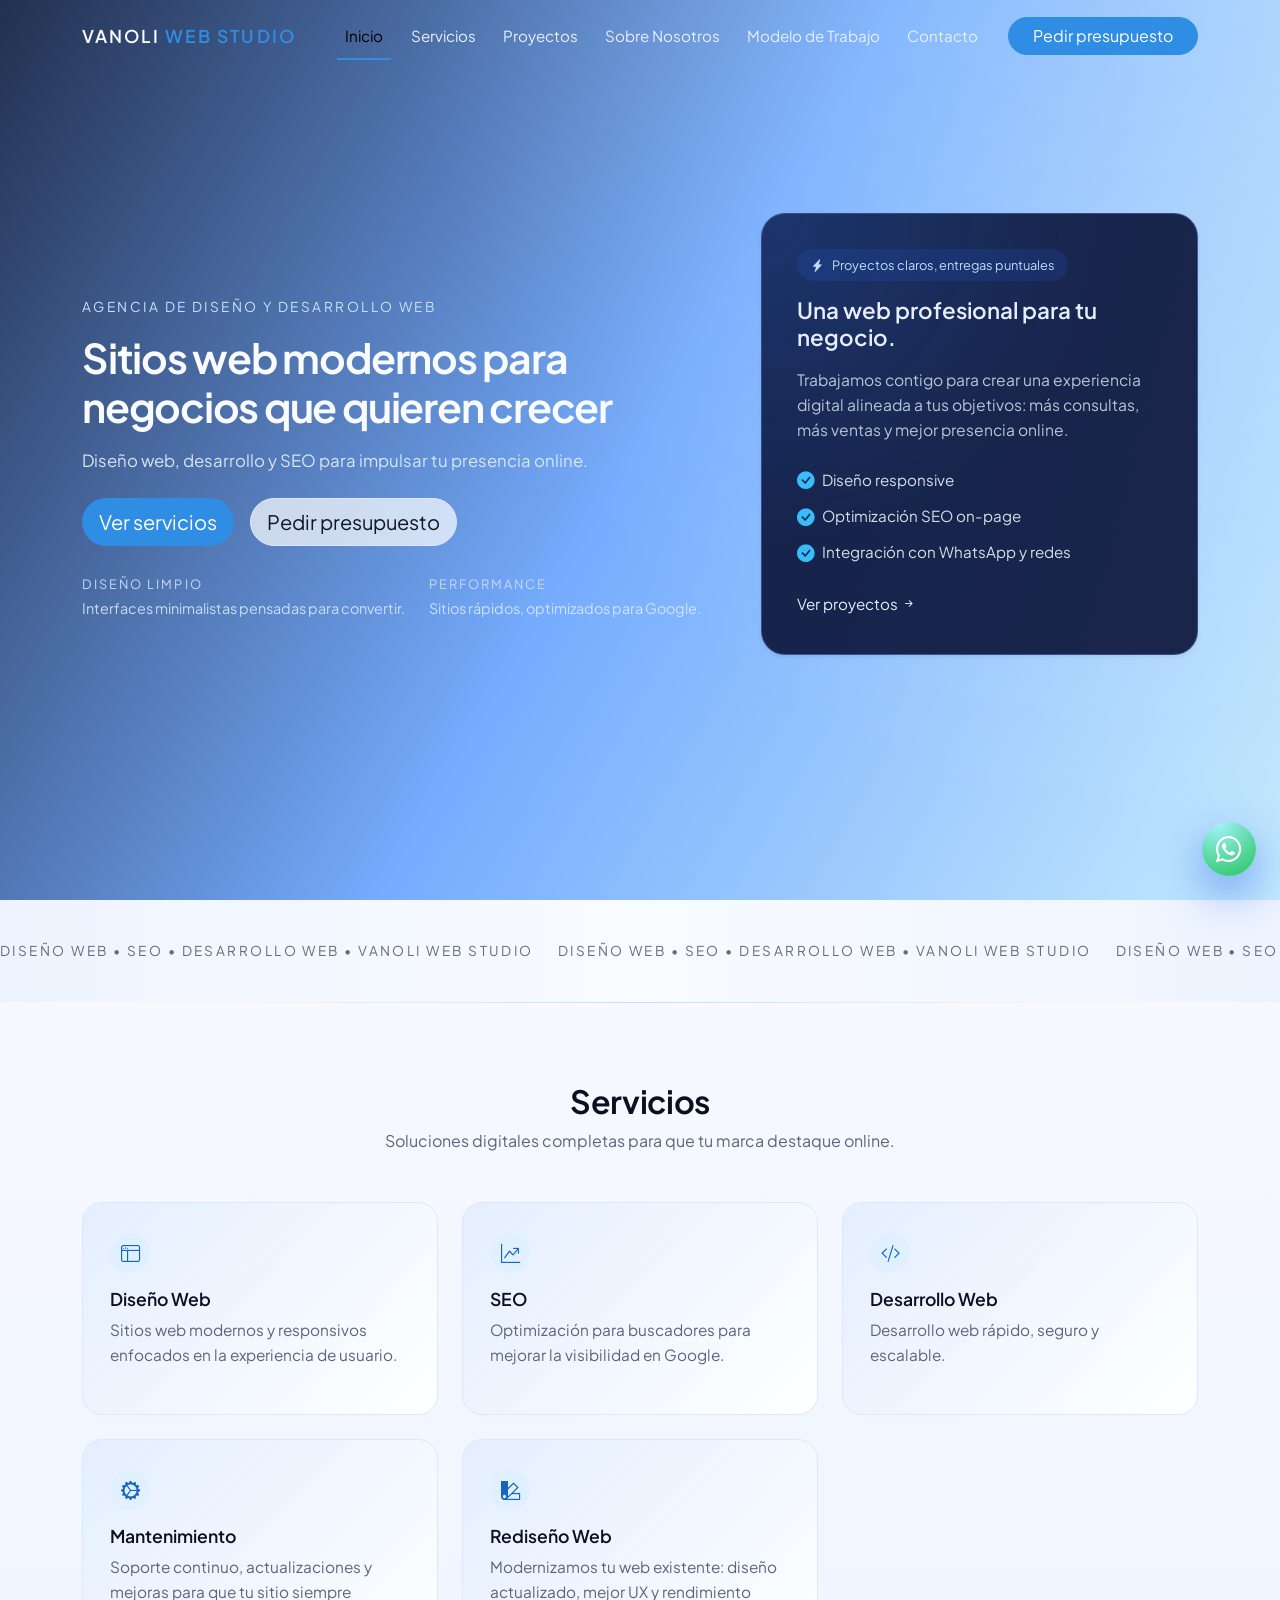
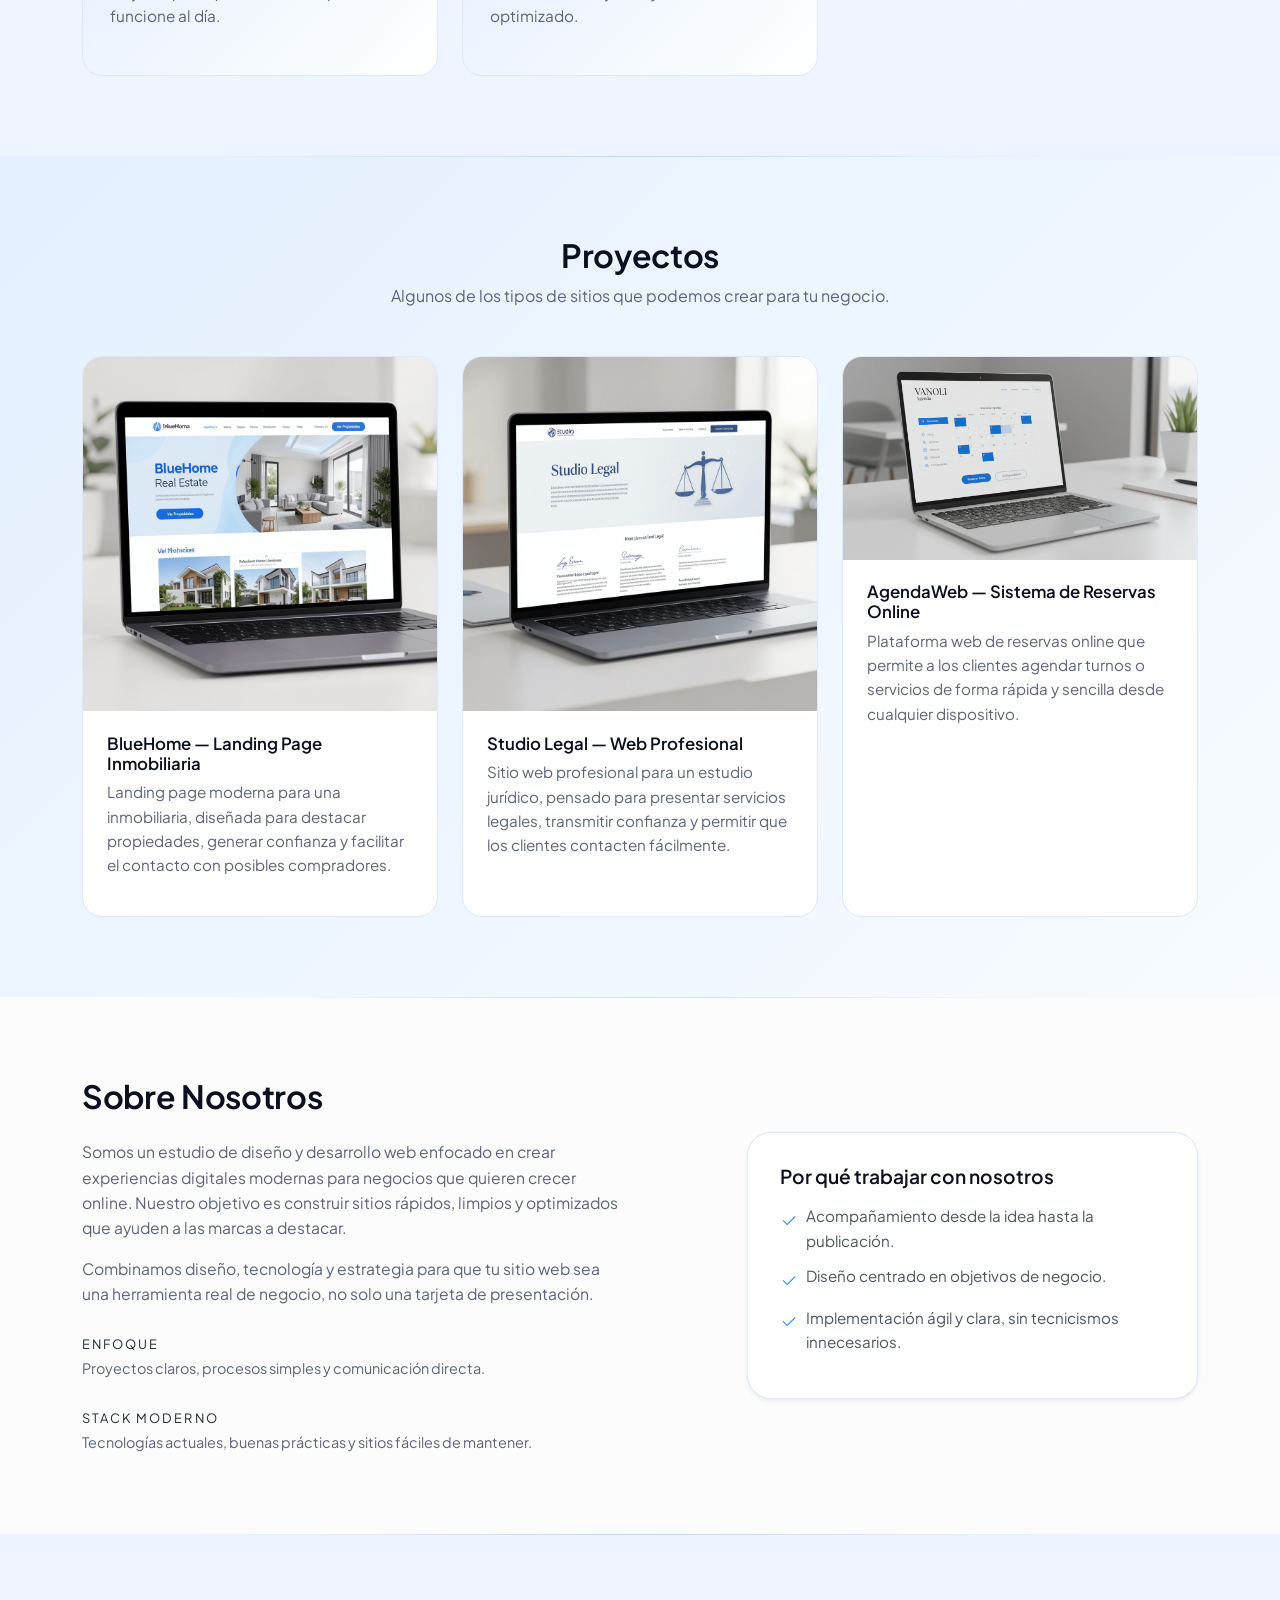
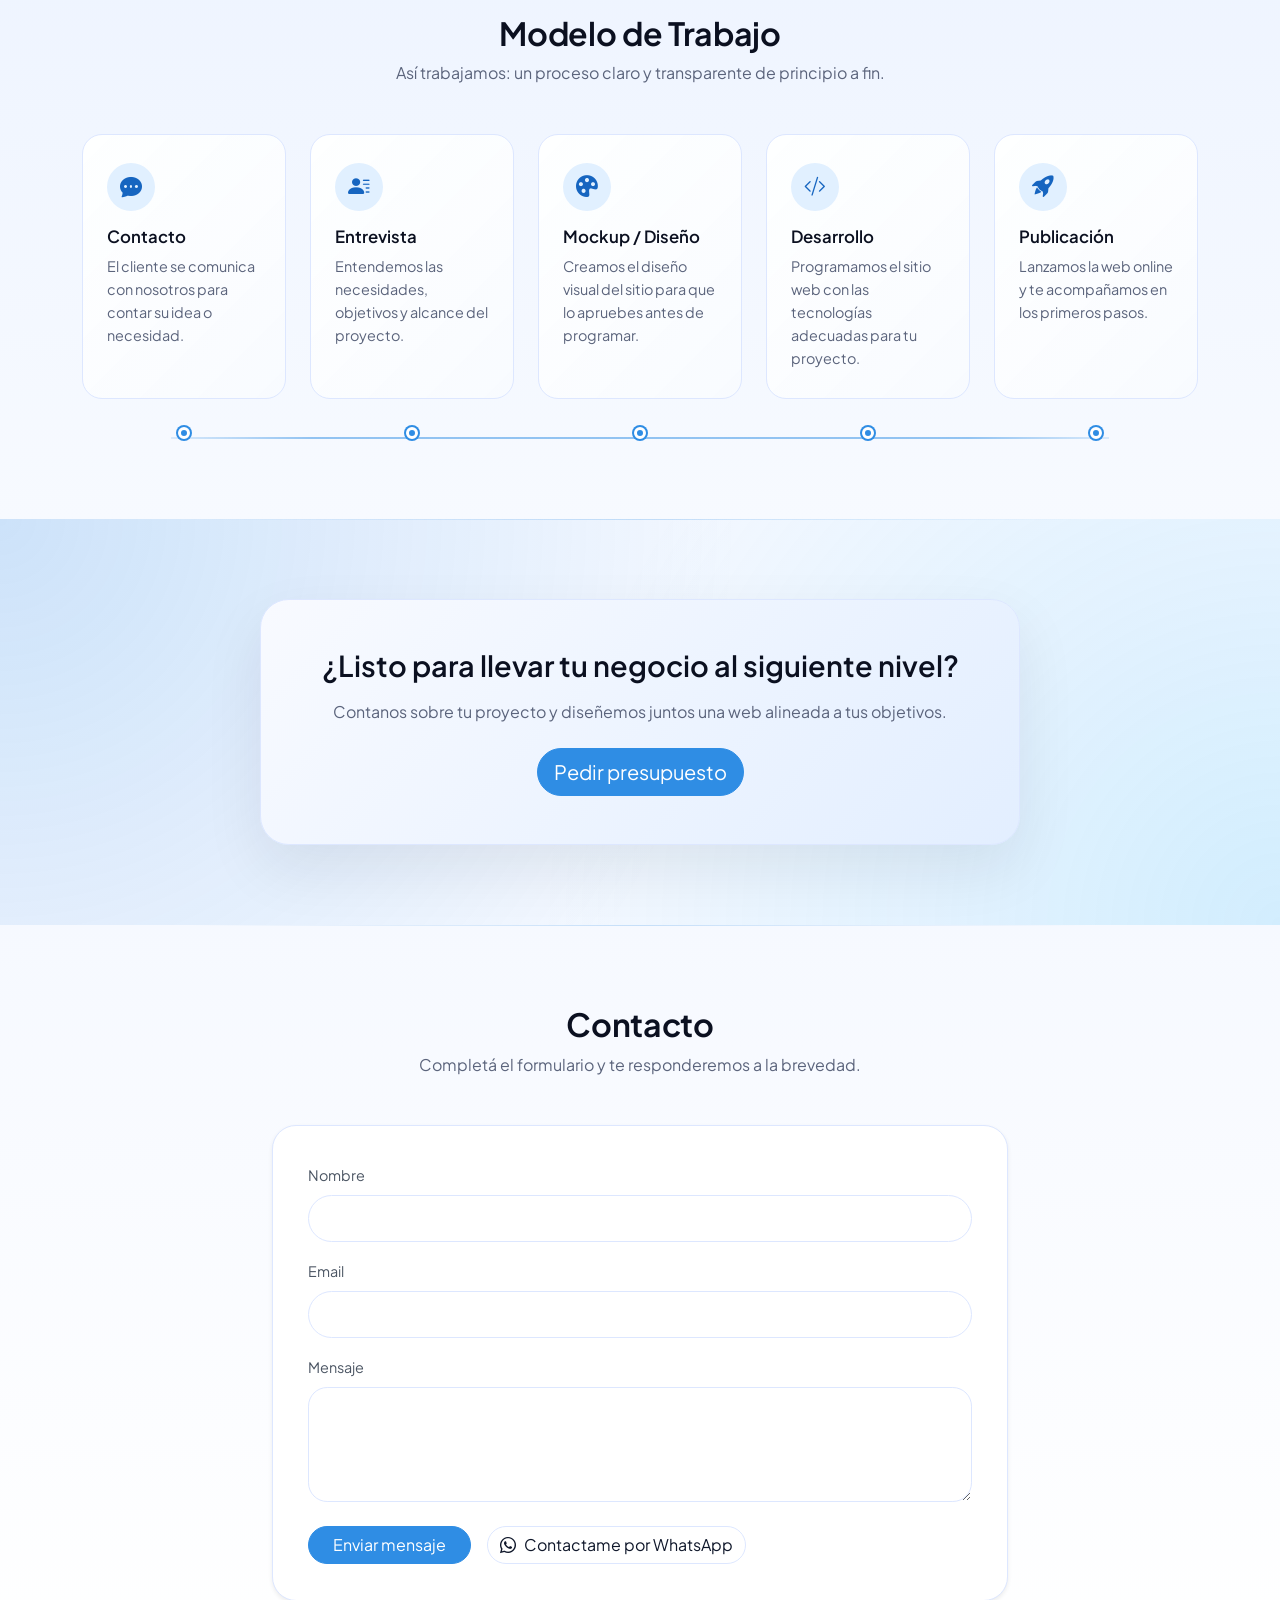
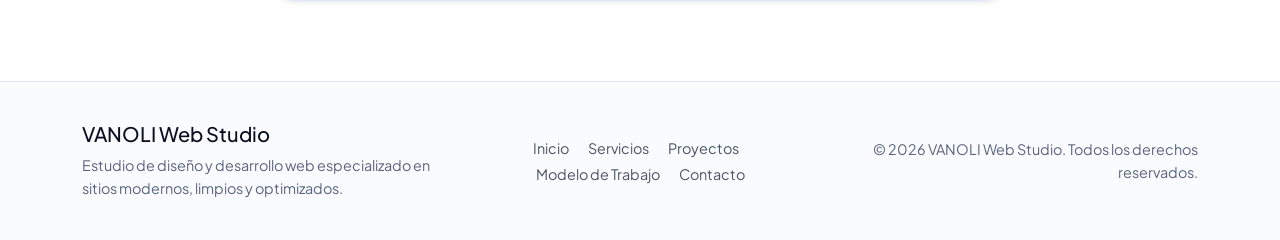
==== index.html @ 7dc9c93e "primer commit vanoli web studio" ====
<!DOCTYPE html>
<html lang="es">

<head>
  <meta charset="UTF-8" />
  <meta name="viewport" content="width=device-width, initial-scale=1.0" />
  <title>VANOLI Web Studio | Agencia Web Moderna</title>
  <meta name="description"
    content="VANOLI Web Studio - Diseño y desarrollo de sitios web modernos, SEO y soluciones digitales para negocios que quieren crecer." />

  <!-- CSS de Bootstrap -->
  <link href="https://cdn.jsdelivr.net/npm/bootstrap@5.3.3/dist/css/bootstrap.min.css" rel="stylesheet"
    integrity="sha384-QWTKZyjpPEjISv5WaRU9OFeRpok6YctnYmDr5pNlyT2bRjXh0JMhjY6hW+ALEwIH" crossorigin="anonymous" />

  <!-- Tipografía: Plus Jakarta Sans (Google Fonts) -->
  <link rel="preconnect" href="https://fonts.googleapis.com" />
  <link rel="preconnect" href="https://fonts.gstatic.com" crossorigin />
  <link href="https://fonts.googleapis.com/css2?family=Plus+Jakarta+Sans:ital,wght@0,400;0,500;0,600;0,700;1,400&display=swap" rel="stylesheet" />

  <!-- Iconos (Bootstrap Icons) -->
  <link rel="stylesheet" href="https://cdn.jsdelivr.net/npm/bootstrap-icons@1.11.3/font/bootstrap-icons.css" />

  <!-- CSS personalizado -->
  <link rel="stylesheet" href="css/style.css" />
</head>

<body>
  <!-- Barra de navegación -->
  <nav class="navbar navbar-expand-lg fixed-top custom-navbar">
    <div class="container">
      <a class="navbar-brand fw-semibold" href="#inicio">
        VANOLI <span class="brand-accent">Web Studio</span>
      </a>
      <button class="navbar-toggler" type="button" data-bs-toggle="collapse" data-bs-target="#navbarNav"
        aria-controls="navbarNav" aria-expanded="false" aria-label="Toggle navigation">
        <span class="navbar-toggler-icon"></span>
      </button>
      <div class="collapse navbar-collapse" id="navbarNav">
        <ul class="navbar-nav ms-auto mb-2 mb-lg-0 align-items-lg-center">
          <li class="nav-item">
            <a class="nav-link" href="#inicio">Inicio</a>
          </li>
          <li class="nav-item">
            <a class="nav-link" href="#servicios">Servicios</a>
          </li>
          <li class="nav-item">
            <a class="nav-link" href="#proyectos">Proyectos</a>
          </li>
          <li class="nav-item">
            <a class="nav-link" href="#sobre-nosotros">Sobre Nosotros</a>
          </li>
          <li class="nav-item">
            <a class="nav-link" href="#modelo-de-trabajo">Modelo de Trabajo</a>
          </li>
          <li class="nav-item">
            <a class="nav-link" href="#contacto">Contacto</a>
          </li>
          <li class="nav-item ms-lg-3">
            <a class="btn btn-primary rounded-pill px-4" href="#contacto">
              Pedir presupuesto
            </a>
          </li>
        </ul>
      </div>
    </div>
  </nav>

  <!-- Sección Hero -->
  <section id="inicio" class="hero-section d-flex align-items-center">
    <div class="container">
      <div class="row align-items-center g-5">
        <div class="col-lg-7 text-center text-lg-start">
          <p class="hero-kicker text-uppercase mb-3 d-none d-lg-block">
            Agencia de diseño y desarrollo web
          </p>
          <h1 class="hero-title mb-3">
            Sitios web modernos para negocios que quieren crecer
          </h1>
          <p class="hero-subtitle mb-4">
            Diseño web, desarrollo y SEO para impulsar tu presencia online.
          </p>
          <div class="d-flex flex-wrap gap-3 justify-content-center justify-content-lg-start">
            <a href="#servicios" class="btn btn-primary btn-lg rounded-pill">
              Ver servicios
            </a>
            <a href="#contacto" class="btn btn-outline-secondary btn-lg rounded-pill">
              Pedir presupuesto
            </a>
          </div>
          <div class="hero-meta mt-4 d-none d-lg-flex flex-wrap gap-4 justify-content-center justify-content-lg-start text-center text-lg-start">
            <div>
              <span class="hero-meta-label">Diseño limpio</span>
              <p class="hero-meta-text mb-0">
                Interfaces minimalistas pensadas para convertir.
              </p>
            </div>
            <div>
              <span class="hero-meta-label">Performance</span>
              <p class="hero-meta-text mb-0">
                Sitios rápidos, optimizados para Google.
              </p>
            </div>
          </div>
        </div>
        <div class="col-lg-5 mt-5 mt-lg-0">
          <div class="hero-card shadow-sm">
            <div class="hero-badge mb-3">
              <i class="bi bi-lightning-charge-fill me-2"></i>
              Proyectos claros, entregas puntuales
            </div>
            <h2 class="hero-card-title mb-3">
              Una web profesional para tu negocio.
            </h2>
            <p class="hero-card-text mb-4">
              Trabajamos contigo para crear una experiencia digital alineada a
              tus objetivos: más consultas, más ventas y mejor presencia
              online.
            </p>
            <ul class="list-unstyled hero-list mb-4">
              <li>
                <i class="bi bi-check-circle-fill"></i> Diseño responsive
              </li>
              <li>
                <i class="bi bi-check-circle-fill"></i> Optimización SEO
                on-page
              </li>
              <li>
                <i class="bi bi-check-circle-fill"></i> Integración con
                WhatsApp y redes
              </li>
            </ul>
            <a href="#proyectos" class="hero-link">
              Ver proyectos
              <i class="bi bi-arrow-right-short"></i>
            </a>
          </div>
        </div>
      </div>
    </div>
  </section>

  <!-- Sección Marquee -->
  <section class="section-padding marquee-section">
    <div class="container-fluid px-0">
      <div class="marquee-wrapper">
        <div class="marquee-track">
          <div class="marquee-group">
            <span class="marquee-item">
              DISEÑO WEB • SEO • DESARROLLO WEB • VANOLI WEB STUDIO
            </span>
            <span class="marquee-item">
              DISEÑO WEB • SEO • DESARROLLO WEB • VANOLI WEB STUDIO
            </span>
            <span class="marquee-item">
              DISEÑO WEB • SEO • DESARROLLO WEB • VANOLI WEB STUDIO
            </span>
            <span class="marquee-item">
              DISEÑO WEB • SEO • DESARROLLO WEB • VANOLI WEB STUDIO
            </span>
            <span class="marquee-item">
              DISEÑO WEB • SEO • DESARROLLO WEB • VANOLI WEB STUDIO
            </span>
          </div>
          <div class="marquee-group" aria-hidden="true">
            <span class="marquee-item">
              DISEÑO WEB • SEO • DESARROLLO WEB • VANOLI WEB STUDIO
            </span>
            <span class="marquee-item">
              DISEÑO WEB • SEO • DESARROLLO WEB • VANOLI WEB STUDIO
            </span>
            <span class="marquee-item">
              DISEÑO WEB • SEO • DESARROLLO WEB • VANOLI WEB STUDIO
            </span>
            <span class="marquee-item">
              DISEÑO WEB • SEO • DESARROLLO WEB • VANOLI WEB STUDIO
            </span>
            <span class="marquee-item">
              DISEÑO WEB • SEO • DESARROLLO WEB • VANOLI WEB STUDIO
            </span>
          </div>
        </div>
      </div>
    </div>
  </section>

  <!-- Sección Servicios -->
  <section id="servicios" class="section-padding bg-light-subtle">
    <div class="container">
      <div class="section-header text-center mb-5">
        <h2 class="section-title">Servicios</h2>
        <p class="section-subtitle">
          Soluciones digitales completas para que tu marca destaque online.
        </p>
      </div>
      <div class="row g-4">
        <div class="col-md-4">
          <div class="service-card h-100">
            <div class="service-icon mb-3">
              <i class="bi bi-window-sidebar"></i>
            </div>
            <h3 class="service-title">Diseño Web</h3>
            <p class="service-text">
              Sitios web modernos y responsivos enfocados en la experiencia de usuario.
            </p>
          </div>
        </div>
        <div class="col-md-4">
          <div class="service-card h-100">
            <div class="service-icon mb-3">
              <i class="bi bi-graph-up-arrow"></i>
            </div>
            <h3 class="service-title">SEO</h3>
            <p class="service-text">
              Optimización para buscadores para mejorar la visibilidad en Google.
            </p>
          </div>
        </div>
        <div class="col-md-4">
          <div class="service-card h-100">
            <div class="service-icon mb-3">
              <i class="bi bi-code-slash"></i>
            </div>
            <h3 class="service-title">Desarrollo Web</h3>
            <p class="service-text">
              Desarrollo web rápido, seguro y escalable.
            </p>
          </div>
        </div>
        <div class="col-md-4">
          <div class="service-card h-100">
            <div class="service-icon mb-3">
              <i class="bi bi-gear-wide-connected"></i>
            </div>
            <h3 class="service-title">Mantenimiento</h3>
            <p class="service-text">
              Soporte continuo, actualizaciones y mejoras para que tu sitio siempre funcione al día.
            </p>
          </div>
        </div>
        <div class="col-md-4">
          <div class="service-card h-100">
            <div class="service-icon mb-3">
              <i class="bi bi-palette2"></i>
            </div>
            <h3 class="service-title">Rediseño Web</h3>
            <p class="service-text">
              Modernizamos tu web existente: diseño actualizado, mejor UX y rendimiento optimizado.
            </p>
          </div>
        </div>
      </div>
    </div>
  </section>

  <!-- Sección Proyectos -->
  <section id="proyectos" class="section-padding">
    <div class="container">
      <div class="section-header text-center mb-5">
        <h2 class="section-title">Proyectos</h2>
        <p class="section-subtitle">
          Algunos de los tipos de sitios que podemos crear para tu negocio.
        </p>
      </div>
      <div class="row g-4">
        <div class="col-md-4">
          <div class="project-card h-100">
            <div class="project-image-wrapper">
              <img src="img/landing.webp" alt="BlueHome — Landing Page Inmobiliaria" class="img-fluid project-image" />
            </div>
            <div class="project-content">
              <h3 class="project-title">BlueHome — Landing Page Inmobiliaria</h3>
              <p class="project-text">
                Landing page moderna para una inmobiliaria, diseñada para destacar propiedades, generar confianza y facilitar el contacto con posibles compradores.
              </p>
            </div>
          </div>
        </div>
        <div class="col-md-4">
          <div class="project-card h-100">
            <div class="project-image-wrapper">
              <img src="img/studio.webp" alt="Studio Legal — Web Profesional" class="img-fluid project-image" />
            </div>
            <div class="project-content">
              <h3 class="project-title">Studio Legal — Web Profesional</h3>
              <p class="project-text">
                Sitio web profesional para un estudio jurídico, pensado para presentar servicios legales, transmitir confianza y permitir que los clientes contacten fácilmente.
              </p>
            </div>
          </div>
        </div>
        <div class="col-md-4">
          <div class="project-card h-100">
            <div class="project-image-wrapper">
              <img src="img/agenda.webp" alt="AgendaWeb — Sistema de Reservas Online" class="img-fluid project-image" />
            </div>
            <div class="project-content">
              <h3 class="project-title"> AgendaWeb — Sistema de Reservas Online</h3>
              <p class="project-text">
                Plataforma web de reservas online que permite a los clientes agendar turnos o servicios de forma rápida y sencilla desde cualquier dispositivo.
              </p>
            </div>
          </div>
        </div>
      </div>
    </div>
  </section>

  <!-- Sección Sobre Nosotros -->
  <section id="sobre-nosotros" class="section-padding bg-light-subtle">
    <div class="container">
      <div class="row align-items-center g-4">
        <div class="col-lg-6">
          <div class="section-header mb-4">
            <h2 class="section-title text-start">Sobre Nosotros</h2>
          </div>
          <p class="about-text mb-3">
            Somos un estudio de diseño y desarrollo web enfocado en crear
            experiencias digitales modernas para negocios que quieren crecer
            online. Nuestro objetivo es construir sitios rápidos, limpios y
            optimizados que ayuden a las marcas a destacar.
          </p>
          <p class="about-text mb-4">
            Combinamos diseño, tecnología y estrategia para que tu sitio web
            sea una herramienta real de negocio, no solo una tarjeta de
            presentación.
          </p>
          <div class="d-flex flex-wrap gap-4 about-meta">
            <div>
              <span class="hero-meta-label">Enfoque</span>
              <p class="hero-meta-text mb-0">
                Proyectos claros, procesos simples y comunicación directa.
              </p>
            </div>
            <div>
              <span class="hero-meta-label">Stack moderno</span>
              <p class="hero-meta-text mb-0">
                Tecnologías actuales, buenas prácticas y sitios fáciles de
                mantener.
              </p>
            </div>
          </div>
        </div>
        <div class="col-lg-5 ms-lg-auto">
          <div class="about-card shadow-sm">
            <h3 class="about-card-title mb-3">Por qué trabajar con nosotros</h3>
            <ul class="list-unstyled about-list mb-0">
              <li>
                <i class="bi bi-check2"></i> Acompañamiento desde la idea
                hasta la publicación.
              </li>
              <li>
                <i class="bi bi-check2"></i> Diseño centrado en objetivos de
                negocio.
              </li>
              <li>
                <i class="bi bi-check2"></i> Implementación ágil y clara,
                sin tecnicismos innecesarios.
              </li>
            </ul>
          </div>
        </div>
      </div>
    </div>
  </section>

  <!-- Sección Modelo de Trabajo -->
  <section id="modelo-de-trabajo" class="section-padding bg-light-subtle work-model-section">
    <div class="container">
      <div class="section-header text-center mb-5">
        <h2 class="section-title">Modelo de Trabajo</h2>
        <p class="section-subtitle">
          Así trabajamos: un proceso claro y transparente de principio a fin.
        </p>
      </div>
      <div class="work-model-timeline">
        <div class="timeline-line" aria-hidden="true"></div>
        <div class="row g-4 justify-content-center timeline-steps">
          <div class="col-12 col-lg work-step" data-step="1">
            <div class="work-step-card h-100">
              <div class="work-step-icon">
                <i class="bi bi-chat-dots-fill"></i>
              </div>
              <h3 class="work-step-title">Contacto</h3>
              <p class="work-step-text">
                El cliente se comunica con nosotros para contar su idea o necesidad.
              </p>
            </div>
          </div>
          <div class="col-12 col-lg work-step" data-step="2">
            <div class="work-step-card h-100">
              <div class="work-step-icon">
                <i class="bi bi-person-lines-fill"></i>
              </div>
              <h3 class="work-step-title">Entrevista</h3>
              <p class="work-step-text">
                Entendemos las necesidades, objetivos y alcance del proyecto.
              </p>
            </div>
          </div>
          <div class="col-12 col-lg work-step" data-step="3">
            <div class="work-step-card h-100">
              <div class="work-step-icon">
                <i class="bi bi-palette-fill"></i>
              </div>
              <h3 class="work-step-title">Mockup / Diseño</h3>
              <p class="work-step-text">
                Creamos el diseño visual del sitio para que lo apruebes antes de programar.
              </p>
            </div>
          </div>
          <div class="col-12 col-lg work-step" data-step="4">
            <div class="work-step-card h-100">
              <div class="work-step-icon">
                <i class="bi bi-code-slash"></i>
              </div>
              <h3 class="work-step-title">Desarrollo</h3>
              <p class="work-step-text">
                Programamos el sitio web con las tecnologías adecuadas para tu proyecto.
              </p>
            </div>
          </div>
          <div class="col-12 col-lg work-step" data-step="5">
            <div class="work-step-card h-100">
              <div class="work-step-icon">
                <i class="bi bi-rocket-takeoff-fill"></i>
              </div>
              <h3 class="work-step-title">Publicación</h3>
              <p class="work-step-text">
                Lanzamos la web online y te acompañamos en los primeros pasos.
              </p>
            </div>
          </div>
        </div>
      </div>
    </div>
  </section>

  <!-- Sección Llamado a la acción -->
  <section class="section-padding cta-section">
    <div class="container">
      <div class="cta-card text-center">
        <h2 class="cta-title mb-3">
          ¿Listo para llevar tu negocio al siguiente nivel?
        </h2>
        <p class="cta-text mb-4">
          Contanos sobre tu proyecto y diseñemos juntos una web alineada a tus
          objetivos.
        </p>
        <a href="#contacto" class="btn btn-primary btn-lg rounded-pill">
          Pedir presupuesto
        </a>
      </div>
    </div>
  </section>

  <!-- Sección Contacto -->
  <section id="contacto" class="section-padding bg-light-subtle">
    <div class="container">
      <div class="section-header text-center mb-5">
        <h2 class="section-title">Contacto</h2>
        <p class="section-subtitle">
          Completá el formulario y te responderemos a la brevedad.
        </p>
      </div>
      <div class="row justify-content-center">
        <div class="col-lg-8">
          <div class="contact-card shadow-sm">
            <form action="https://formsubmit.co/lucavanoli69@gmail.com" method="POST">
              <!-- Opciones de FormSubmit -->
              <input type="hidden" name="_next" value="https://example.com/gracias" />
              <input type="hidden" name="_captcha" value="false" />

              <div class="mb-3">
                <label for="name" class="form-label">Nombre</label>
                <input type="text" class="form-control" id="name" name="name" required />
              </div>
              <div class="mb-3">
                <label for="email" class="form-label">Email</label>
                <input type="email" class="form-control" id="email" name="email" required />
              </div>
              <div class="mb-4">
                <label for="message" class="form-label">Mensaje</label>
                <textarea class="form-control" id="message" name="message" rows="4" required></textarea>
              </div>
              <div class="d-flex flex-wrap gap-3 align-items-center">
                <button type="submit" class="btn btn-primary rounded-pill px-4">
                  Enviar mensaje
                </button>
                <a href="https://wa.me/59898052646" target="_blank" rel="noopener noreferrer"
                  class="btn btn-outline-secondary rounded-pill d-inline-flex align-items-center gap-2">
                  <i class="bi bi-whatsapp"></i>
                  Contactame por WhatsApp
                </a>
              </div>
            </form>
          </div>
        </div>
      </div>
    </div>
  </section>

  <!-- Botón flotante de WhatsApp -->
  <a href="https://wa.me/59898052646" target="_blank" rel="noopener noreferrer" class="whatsapp-float"
    aria-label="Contactar por WhatsApp">
    <i class="bi bi-whatsapp"></i>
  </a>

  <!-- Pie de página -->
  <footer class="footer">
    <div class="container">
      <div class="row gy-4 align-items-center">
        <div class="col-md-4">
          <h5 class="mb-2">VANOLI Web Studio</h5>
          <p class="mb-0 footer-text">
            Estudio de diseño y desarrollo web especializado en sitios
            modernos, limpios y optimizados.
          </p>
        </div>
        <div class="col-md-4 text-md-center">
          <ul class="list-inline footer-nav mb-0">
            <li class="list-inline-item">
              <a href="#inicio">Inicio</a>
            </li>
            <li class="list-inline-item">
              <a href="#servicios">Servicios</a>
            </li>
            <li class="list-inline-item">
              <a href="#proyectos">Proyectos</a>
            </li>
            <li class="list-inline-item">
              <a href="#modelo-de-trabajo">Modelo de Trabajo</a>
            </li>
            <li class="list-inline-item">
              <a href="#contacto">Contacto</a>
            </li>
          </ul>
        </div>
        <div class="col-md-4 text-md-end">
          <p class="mb-0 footer-text">
            © <span id="year"></span> VANOLI Web Studio. Todos los derechos
            reservados.
          </p>
        </div>
      </div>
    </div>
  </footer>

  <!-- JS de Bootstrap -->
  <script src="https://cdn.jsdelivr.net/npm/bootstrap@5.3.3/dist/js/bootstrap.bundle.min.js"
    integrity="sha384-YvpcrYf0tY3lHB60NNkmXc5s9fDVZLESaAA55NDzOxhy9GkcIdslK1eN7N6jIeHz"
    crossorigin="anonymous"></script>

  <!-- JS personalizado -->
  <script src="js/style.js"></script>
</body>

</html>
---- css/style.css ----
/* General */
:root {
  /* Base / variables principales */
  --color-bg: #f4f8ff;
  --color-bg-soft: #eef4ff;
  --color-surface: #ffffff;
  --color-border-soft: #dde7ff;
  --color-text: #0b1020;
  --color-text-soft: #5b647c;

  /* Acentos inspirados en la imagen del hero */
  --color-accent: #2f8de4;
  --color-accent-soft: #e1f0ff;
  --color-accent-strong: #1665c0;

  /* Neutros */
  --color-neutral-soft: #d5d9e5;
}

*,
*::before,
*::after {
  box-sizing: border-box;
}

html {
  scroll-behavior: smooth;
}

body {
  font-family: "Plus Jakarta Sans", system-ui, -apple-system, sans-serif;
  background-color: var(--color-bg);
  color: var(--color-text);
  line-height: 1.6;
}

img {
  max-width: 100%;
  height: auto;
  display: block;
}

a {
  color: inherit;
  text-decoration: none;
}

a:hover {
  text-decoration: none;
}

.bg-light-subtle {
  background-color: var(--color-bg-soft);
}

.section-padding {
  padding: 5rem 0;
}

@media (max-width: 767.98px) {
  .section-padding {
    padding: 3.5rem 0;
  }
}

/* Separador sutil entre secciones */
.section-padding + .section-padding {
  position: relative;
}

.section-padding + .section-padding::before {
  content: "";
  position: absolute;
  top: 0;
  left: 50%;
  transform: translateX(-50%);
  width: min(80%, 900px);
  height: 1px;
  background: linear-gradient(
    to right,
    rgba(47, 141, 228, 0),
    rgba(47, 141, 228, 0.35),
    rgba(47, 141, 228, 0)
  );
  opacity: 0.7;
}

.section-title {
  font-size: clamp(2rem, 2.4vw, 2.3rem);
  font-weight: 650;
  letter-spacing: -0.01em;
}

.section-subtitle {
  max-width: 540px;
  margin: 0 auto;
  color: var(--color-text-soft);
}

/* Fondos específicos por sección para variedad visual */
#servicios.section-padding {
  /* Fondo claro, tipo tarjeta grande, con muy leve tinte azul */
  background: linear-gradient(
    to bottom,
    #f7f9ff 0%,
    #eef4ff 100%
  );
}

#proyectos.section-padding {
  /* Bloque ligeramente más azul, sin llegar a oscuro */
  background: linear-gradient(
    135deg,
    #e4f0ff 0%,
    #f7fbff 100%
  );
}

#sobre-nosotros.section-padding {
  /* Blanco casi puro, estilo landing SaaS */
  background: #ffffff;
}

.cta-section {
  /* Banda visual con degradado azul suave y claro */
  background: radial-gradient(
      circle at top left,
      rgba(59, 130, 246, 0.18),
      transparent 55%
    ),
    linear-gradient(to right, #e3efff 0%, #f6f9ff 100%);
}

#contacto.section-padding {
  /* Pie limpio, casi blanco, con apenas tinte azul */
  background: linear-gradient(
    to bottom,
    #f6f9ff 0%,
    #ffffff 100%
  );
}

#modelo-de-trabajo.section-padding {
  background: linear-gradient(
    to bottom,
    #eef4ff 0%,
    #f7faff 100%
  );
}

/* Marquee */
.marquee-section {
  padding: 2.5rem 0;
  background: linear-gradient(
    to right,
    #eef4ff 0%,
    #f8fbff 50%,
    #eef4ff 100%
  );
}

.marquee-wrapper {
  overflow: hidden;
  white-space: nowrap;
}

.marquee-track {
  display: flex;
  width: max-content;
  animation: marquee-scroll 32s linear infinite;
}

.marquee-group {
  display: flex;
  align-items: center;
  gap: 1.5rem;
  padding-inline: 0;
  flex-shrink: 0;
  min-width: 100%;
}

.marquee-item {
  font-size: 0.85rem;
  letter-spacing: 0.18em;
  text-transform: uppercase;
  color: #4b5563;
  opacity: 0.85;
}

@keyframes marquee-scroll {
  0% {
    transform: translateX(0);
  }
  100% {
    transform: translateX(-50%);
  }
}

/* Navbar */
.custom-navbar {
  padding: 1rem 0;
  transition: background-color 0.2s ease, box-shadow 0.2s ease,
    padding 0.2s ease;
  background-color: transparent;
  border-bottom: 1px solid transparent;
}

.custom-navbar.navbar-scrolled {
  background-color: rgba(248, 251, 255, 0.98);
  box-shadow: 0 14px 40px rgba(15, 23, 42, 0.09);
  padding: 0.6rem 0;
  backdrop-filter: blur(12px);
  border-bottom-color: rgba(186, 199, 234, 0.9);
}

.navbar-brand {
  font-size: 1.1rem;
  letter-spacing: 0.12em;
  text-transform: uppercase;
  color: #f9fbff;
}

.brand-accent {
  color: var(--color-accent);
}

.navbar-nav .nav-link {
  font-size: 0.95rem;
  margin: 0 0.35rem;
  color: #e5efff;
  position: relative;
}

.navbar-nav .nav-link::after {
  content: "";
  position: absolute;
  left: 0;
  bottom: -0.25rem;
  width: 0;
  height: 2px;
  background-color: var(--color-accent);
  transition: width 0.2s ease;
}

.navbar-nav .nav-link:hover::after,
.navbar-nav .nav-link.active::after {
  width: 100%;
}

.navbar-nav .nav-link:hover {
  color: #ffffff;
}

.navbar-toggler {
  border-color: rgba(148, 163, 184, 0.6);
}

.navbar-toggler:focus {
  box-shadow: none;
}

.navbar-toggler-icon {
  filter: invert(0.9);
}

/* Colores del navbar al hacer scroll */
.custom-navbar.navbar-scrolled .navbar-brand {
  color: var(--color-text);
}

.custom-navbar.navbar-scrolled .navbar-nav .nav-link {
  color: #4b5563;
}

.custom-navbar.navbar-scrolled .navbar-nav .nav-link:hover {
  color: #111827;
}

.btn-primary {
  background-color: var(--color-accent);
  border-color: var(--color-accent);
  transition: transform 0.25s ease, box-shadow 0.25s ease,
    background-color 0.25s ease, border-color 0.25s ease;
}

.btn-primary:hover {
  background-color: var(--color-accent-strong);
  border-color: var(--color-accent-strong);
  transform: translateY(-1px) scale(1.02);
  box-shadow: 0 16px 35px rgba(37, 99, 235, 0.35);
}

.btn-outline-secondary {
  border-color: var(--color-border-soft);
  color: #0f172a;
  background-color: rgba(255, 255, 255, 0.7);
  backdrop-filter: blur(10px);
  transition: transform 0.25s ease, box-shadow 0.25s ease,
    background-color 0.25s ease, border-color 0.25s ease;
}

.btn-outline-secondary:hover {
  background-color: rgba(243, 246, 255, 0.95);
  color: #020617;
  border-color: rgba(204, 214, 245, 0.9);
  transform: translateY(-1px) scale(1.02);
  box-shadow: 0 14px 30px rgba(15, 23, 42, 0.15);
}

/* Hero */
.hero-section {
  min-height: 100vh;
  padding-top: 6rem;
  padding-bottom: 5rem;
  position: relative;
  display: flex;
  align-items: center;
  justify-content: center;
  color: #f9fbff;
  background-image: linear-gradient(
      120deg,
      rgba(5, 20, 56, 0.88),
      rgba(13, 110, 253, 0.55),
      rgba(56, 189, 248, 0.25)
    ),
    url("../assets/images/hero-background.png");
  background-size: cover;
  background-position: center;
  background-repeat: no-repeat;
  overflow: hidden;
}

.hero-section::before {
  content: "";
  position: absolute;
  inset: 0;
  background: radial-gradient(
    circle at top right,
    rgba(191, 219, 254, 0.3),
    transparent 55%
  );
  mix-blend-mode: screen;
}

.hero-section > .container {
  position: relative;
  z-index: 1;
}

.hero-kicker {
  font-size: 0.85rem;
  letter-spacing: 0.18em;
  color: #c7e2ff;
}

.hero-title {
  font-size: clamp(2.4rem, 3.2vw, 3rem);
  font-weight: 650;
  letter-spacing: -0.03em;
  color: #f9fbff;
}

.hero-subtitle {
  font-size: 1.05rem;
  color: rgba(226, 238, 255, 0.92);
  max-width: 540px;
}

.hero-meta-label {
  display: inline-block;
  font-size: 0.8rem;
  text-transform: uppercase;
  letter-spacing: 0.16em;
  color: #c4d7ff;
  margin-bottom: 0.15rem;
}

.hero-meta-text {
  font-size: 0.9rem;
  color: rgba(219, 234, 254, 0.88);
}

.hero-card {
  background: radial-gradient(
      circle at top left,
      rgba(59, 130, 246, 0.2),
      transparent 55%
    ),
    rgba(12, 22, 60, 0.92);
  border-radius: 1.5rem;
  padding: 2.2rem;
  border: 1px solid rgba(129, 140, 248, 0.35);
  transition: transform 0.25s ease, box-shadow 0.25s ease,
    border-color 0.25s ease;
  color: #e5edff;
}

.hero-card:hover {
  transform: translateY(-4px);
  box-shadow: 0 26px 70px rgba(15, 23, 42, 0.7);
  border-color: rgba(96, 165, 250, 0.8);
}

.hero-badge {
  display: inline-flex;
  align-items: center;
  border-radius: 999px;
  padding: 0.35rem 0.85rem;
  font-size: 0.8rem;
  background-color: rgba(37, 99, 235, 0.15);
  color: #bfdbfe;
}

.hero-card-title {
  font-size: 1.4rem;
  font-weight: 600;
  color: #e5edff;
}

.hero-card-text {
  font-size: 0.98rem;
  color: rgba(203, 213, 225, 0.9);
}

.hero-list li {
  font-size: 0.95rem;
  color: rgba(226, 232, 240, 0.95);
  display: flex;
  align-items: center;
  gap: 0.4rem;
  margin-bottom: 0.5rem;
}

.hero-list i {
  color: #38bdf8;
  font-size: 1.1rem;
}

.hero-link {
  font-size: 0.95rem;
  color: #e0ecff;
  display: inline-flex;
  align-items: center;
  gap: 0.2rem;
  border-bottom: 1px solid transparent;
  padding-bottom: 0.1rem;
  transition: border-color 0.2s ease, transform 0.2s ease;
}

.hero-link:hover {
  border-color: rgba(191, 219, 254, 0.9);
  transform: translateX(2px);
}

.hero-meta {
  color: #e5edff;
}

/* Estilo de meta info dentro de "Sobre Nosotros" en fondo claro */
.about-meta .hero-meta-label {
  color: #1f2937;
}

.about-meta .hero-meta-text {
  color: var(--color-text-soft);
}

/* Servicios */
.service-card {
  background: linear-gradient(
      135deg,
      rgba(226, 238, 255, 0.9),
      rgba(255, 255, 255, 0.98)
    );
  border-radius: 1.25rem;
  padding: 1.9rem 1.7rem;
  border: 1px solid var(--color-border-soft);
  transition: transform 0.25s ease, box-shadow 0.25s ease,
    border-color 0.25s ease, background-color 0.25s ease;
}

.service-card:hover {
  transform: translateY(-6px);
  box-shadow: 0 24px 60px rgba(15, 23, 42, 0.16);
  border-color: rgba(47, 141, 228, 0.7);
  background: radial-gradient(
      circle at top left,
      rgba(191, 219, 254, 0.85),
      transparent 55%
    ),
    #ffffff;
}

.service-icon {
  width: 40px;
  height: 40px;
  border-radius: 999px;
  display: inline-flex;
  align-items: center;
  justify-content: center;
  background-color: var(--color-accent-soft);
  color: var(--color-accent-strong);
  font-size: 1.2rem;
}

.service-title {
  font-size: 1.1rem;
  font-weight: 600;
  margin-bottom: 0.5rem;
}

.service-text {
  font-size: 0.96rem;
  color: var(--color-text-soft);
}

/* Proyectos */
.project-card {
  border-radius: 1.25rem;
  overflow: hidden;
  border: 1px solid var(--color-border-soft);
  background-color: var(--color-surface);
  transition: transform 0.25s ease, box-shadow 0.25s ease,
    border-color 0.25s ease;
}

.project-card:hover {
  transform: translateY(-6px);
  box-shadow: 0 24px 60px rgba(15, 23, 42, 0.09);
  border-color: rgba(47, 141, 228, 0.7);
}

.project-image-wrapper {
  position: relative;
  overflow: hidden;
}

.project-image {
  width: 100%;
  object-fit: cover;
  transform: scale(1.02);
  transition: transform 0.5s ease;
}

.project-card:hover .project-image {
  transform: scale(1.06);
}

.project-content {
  padding: 1.4rem 1.5rem 1.4rem;
}

.project-title {
  font-size: 1.05rem;
  font-weight: 600;
  margin-bottom: 0.4rem;
}

.project-text {
  font-size: 0.95rem;
  color: var(--color-text-soft);
}

/* Sobre Nosotros */
.about-text {
  font-size: 0.98rem;
  color: var(--color-text-soft);
}

.about-card {
  background-color: var(--color-surface);
  border-radius: 1.5rem;
  padding: 2rem;
  border: 1px solid var(--color-border-soft);
}

.about-card-title {
  font-size: 1.2rem;
  font-weight: 600;
}

.about-list li {
  display: flex;
  align-items: flex-start;
  gap: 0.5rem;
  margin-bottom: 0.7rem;
  font-size: 0.95rem;
  color: #4b5563;
}

.about-list i {
  color: var(--color-accent);
  font-size: 1.1rem;
  margin-top: 0.15rem;
}

/* Modelo de Trabajo / Timeline */
.work-model-timeline {
  position: relative;
}

.timeline-line {
  position: absolute;
  bottom: 0;
  left: 8%;
  right: 8%;
  height: 2px;
  background: linear-gradient(
    to right,
    rgba(47, 141, 228, 0.15),
    rgba(47, 141, 228, 0.5) 15%,
    rgba(47, 141, 228, 0.5) 85%,
    rgba(47, 141, 228, 0.15)
  );
  z-index: 0;
}

.timeline-steps {
  position: relative;
  z-index: 1;
  padding-bottom: 2.5rem;
}

.work-step {
  opacity: 0;
  transform: translateY(20px);
  transition: opacity 0.5s ease-out, transform 0.5s ease-out;
}

.work-model-section.is-visible .work-step {
  opacity: 1;
  transform: translateY(0);
}

.work-model-section.is-visible .work-step:nth-child(1) { transition-delay: 0.1s; }
.work-model-section.is-visible .work-step:nth-child(2) { transition-delay: 0.2s; }
.work-model-section.is-visible .work-step:nth-child(3) { transition-delay: 0.3s; }
.work-model-section.is-visible .work-step:nth-child(4) { transition-delay: 0.4s; }
.work-model-section.is-visible .work-step:nth-child(5) { transition-delay: 0.5s; }

.work-step-card {
  background: linear-gradient(
    135deg,
    rgba(255, 255, 255, 0.95),
    rgba(248, 251, 255, 0.98)
  );
  border-radius: 1.25rem;
  padding: 1.75rem 1.5rem;
  border: 1px solid var(--color-border-soft);
  transition: transform 0.25s ease, box-shadow 0.25s ease,
    border-color 0.25s ease;
}

.work-step-card:hover {
  transform: translateY(-4px);
  box-shadow: 0 20px 50px rgba(15, 23, 42, 0.12);
  border-color: rgba(47, 141, 228, 0.5);
}

.work-step-icon {
  width: 48px;
  height: 48px;
  border-radius: 999px;
  display: inline-flex;
  align-items: center;
  justify-content: center;
  background-color: var(--color-accent-soft);
  color: var(--color-accent-strong);
  font-size: 1.35rem;
  margin-bottom: 1rem;
}

.work-step-title {
  font-size: 1.05rem;
  font-weight: 600;
  margin-bottom: 0.5rem;
}

.work-step-text {
  font-size: 0.9rem;
  color: var(--color-text-soft);
  margin-bottom: 0;
}

/* Timeline responsive: vertical en móvil/tablet */
@media (max-width: 991.98px) {
  .timeline-line {
    left: 24px;
    right: auto;
    top: 0;
    bottom: 0;
    width: 2px;
    height: auto;
    transform: none;
  }

  .timeline-steps {
    flex-direction: column;
  }

  .work-step {
    display: flex;
    padding-left: 4rem;
  }

  .work-step::before {
    content: "";
    position: absolute;
    left: 18px;
    top: 2rem;
    width: 14px;
    height: 14px;
    border-radius: 50%;
    background-color: var(--color-accent);
    border: 3px solid var(--color-surface);
    box-shadow: 0 0 0 2px var(--color-accent);
  }
}

@media (min-width: 992px) {
  .work-step {
    position: relative;
  }

  .work-step::before {
    content: "";
    position: absolute;
    bottom: -2.5rem;
    left: 50%;
    transform: translateX(-50%);
    width: 12px;
    height: 12px;
    border-radius: 50%;
    background-color: var(--color-accent);
    border: 3px solid var(--color-surface);
    box-shadow: 0 0 0 2px var(--color-accent);
  }
}

/* Llamado a la acción */
.cta-section {
  background: radial-gradient(
      circle at top left,
      rgba(47, 141, 228, 0.2),
      transparent 55%
    ),
    radial-gradient(
      circle at bottom right,
      rgba(56, 189, 248, 0.18),
      transparent 55%
    );
}

.cta-card {
  background: linear-gradient(
    135deg,
    rgba(248, 250, 255, 0.98),
    rgba(226, 238, 255, 0.98)
  );
  border-radius: 1.8rem;
  padding: 3rem 2rem;
  max-width: 760px;
  margin: 0 auto;
  border: 1px solid var(--color-border-soft);
  box-shadow: 0 24px 60px rgba(15, 23, 42, 0.08);
}

.cta-title {
  font-size: 1.8rem;
  font-weight: 600;
}

.cta-text {
  font-size: 1rem;
  color: var(--color-text-soft);
}

/* Contacto */
.contact-card {
  background-color: var(--color-surface);
  border-radius: 1.5rem;
  padding: 2.2rem;
  border: 1px solid var(--color-border-soft);
  transition: box-shadow 0.25s ease, transform 0.25s ease;
}

.form-control {
  border-radius: 999px;
  border-color: var(--color-border-soft);
  padding: 0.7rem 1rem;
  font-size: 0.95rem;
}

textarea.form-control {
  border-radius: 1.2rem;
}

.form-control:focus {
  border-color: rgba(47, 141, 228, 0.8);
  box-shadow: 0 0 0 1px rgba(56, 189, 248, 0.35);
}

.form-label {
  font-size: 0.9rem;
  color: #4b5563;
}

/* Botón flotante de WhatsApp */
.whatsapp-float {
  position: fixed;
  right: 1.5rem;
  bottom: 1.5rem;
  width: 54px;
  height: 54px;
  border-radius: 999px;
  background: radial-gradient(circle at 30% 0%, #a5f3fc, #22c55e);
  display: flex;
  align-items: center;
  justify-content: center;
  color: #ffffff;
  font-size: 1.6rem;
  box-shadow: 0 18px 45px rgba(37, 99, 235, 0.55);
  z-index: 1040;
  transition: transform 0.25s ease, box-shadow 0.25s ease,
    background-color 0.25s ease;
}

.whatsapp-float:hover {
  transform: translateY(-3px);
  box-shadow: 0 22px 55px rgba(37, 99, 235, 0.7);
  background: radial-gradient(circle at 30% 0%, #7dd3fc, #16a34a);
}

/* Pie de página */
.footer {
  padding: 2.5rem 0;
  border-top: 1px solid var(--color-border-soft);
  background-color: #f9fbff;
}

.footer-text {
  font-size: 0.9rem;
  color: var(--color-text-soft);
}

.footer-nav a {
  font-size: 0.9rem;
  color: #4b5563;
  margin: 0 0.25rem;
}

.footer-nav a:hover {
  color: #111827;
}

/* Dispositivos pequeños */
@media (max-width: 991.98px) {
  .hero-section {
    padding-top: 5.5rem;
  }

  .hero-subtitle {
    margin-inline: auto;
  }

  .hero-card {
    margin-top: 2rem;
  }

  .cta-card {
    padding: 2.5rem 1.75rem;
  }
}

/* Animaciones de aparición al hacer scroll */
.reveal-on-scroll {
  opacity: 0;
  transform: translateY(24px);
  transition: opacity 0.6s ease-out, transform 0.6s ease-out;
}

.reveal-on-scroll.is-visible {
  opacity: 1;
  transform: translateY(0);
}

/* Desplazamiento escalonado de tarjetas internas */
.reveal-on-scroll .service-card,
.reveal-on-scroll .project-card,
.reveal-on-scroll .about-card,
.reveal-on-scroll .contact-card,
.reveal-on-scroll .cta-card {
  transform: translateY(10px);
  transition: transform 0.45s ease-out, box-shadow 0.45s ease-out,
    border-color 0.3s ease-out;
}

.reveal-on-scroll.is-visible .service-card,
.reveal-on-scroll.is-visible .project-card,
.reveal-on-scroll.is-visible .about-card,
.reveal-on-scroll.is-visible .contact-card,
.reveal-on-scroll.is-visible .cta-card {
  transform: translateY(0);
}
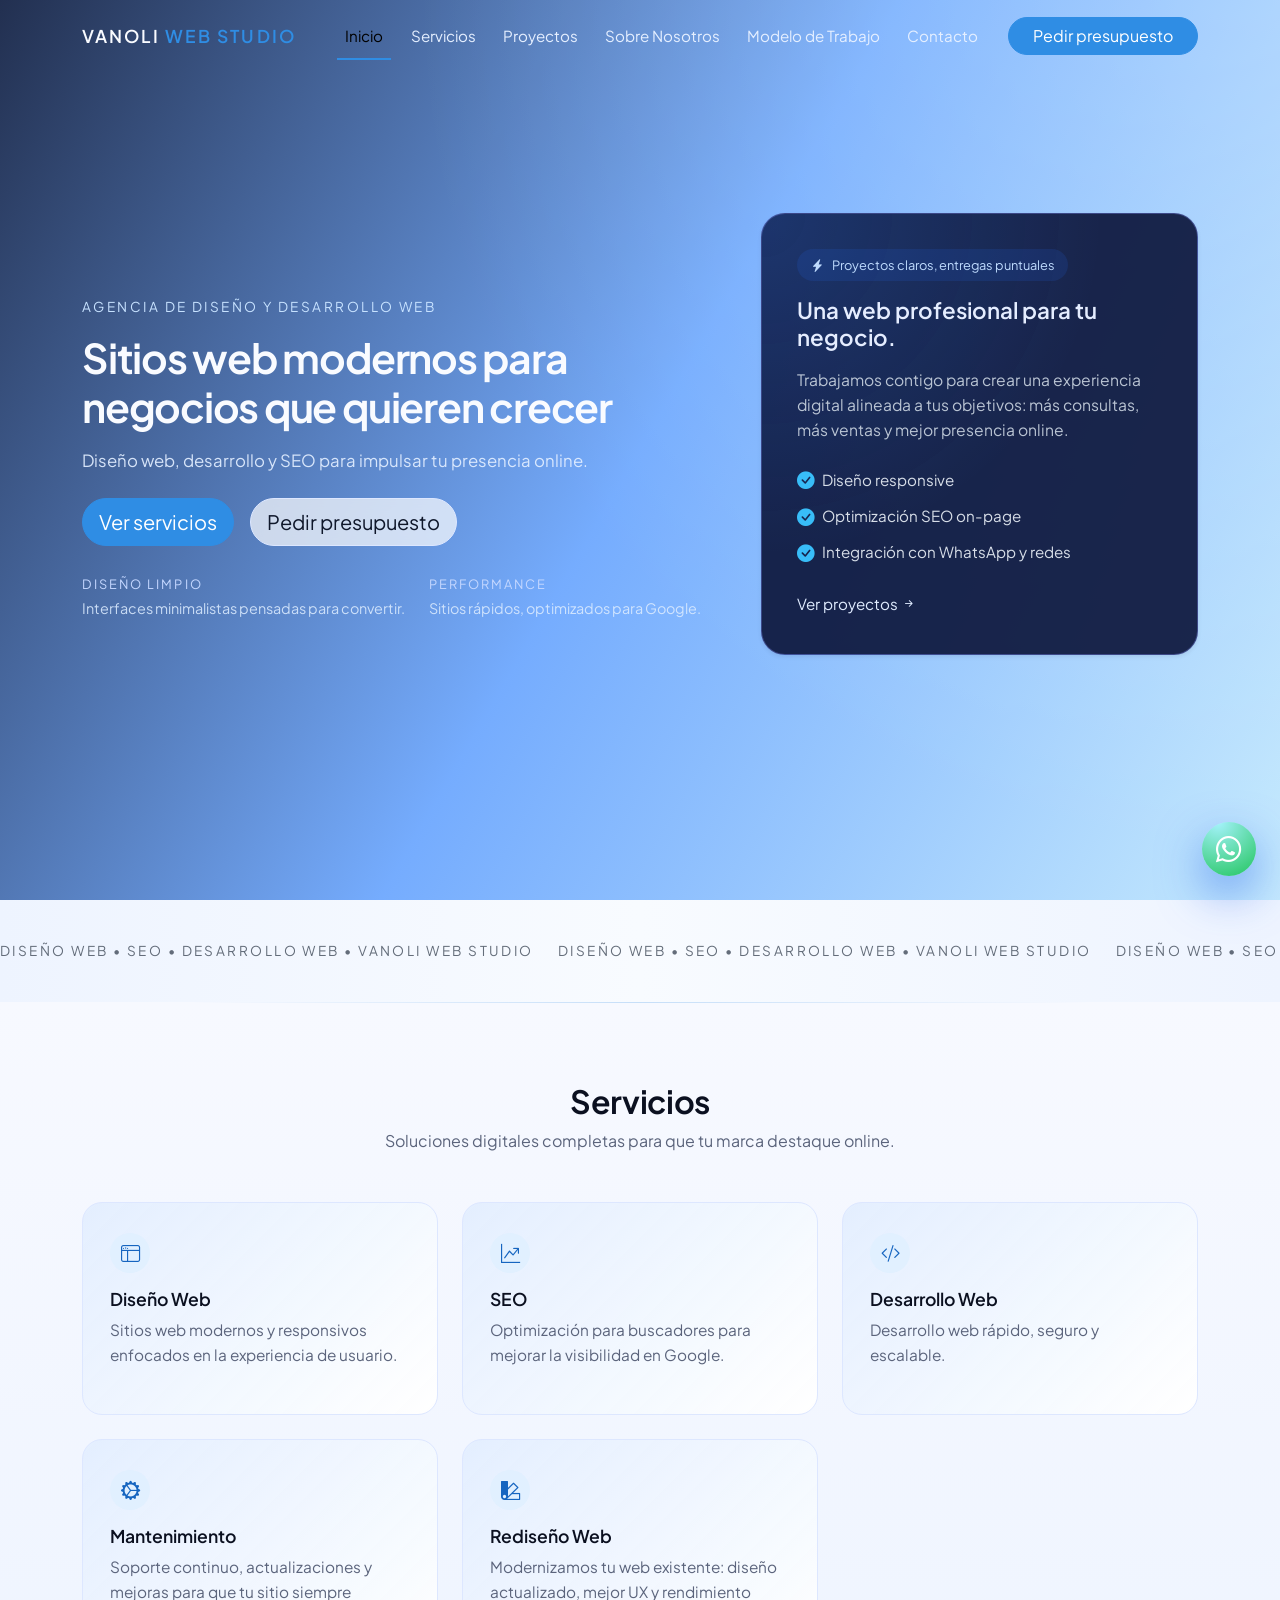
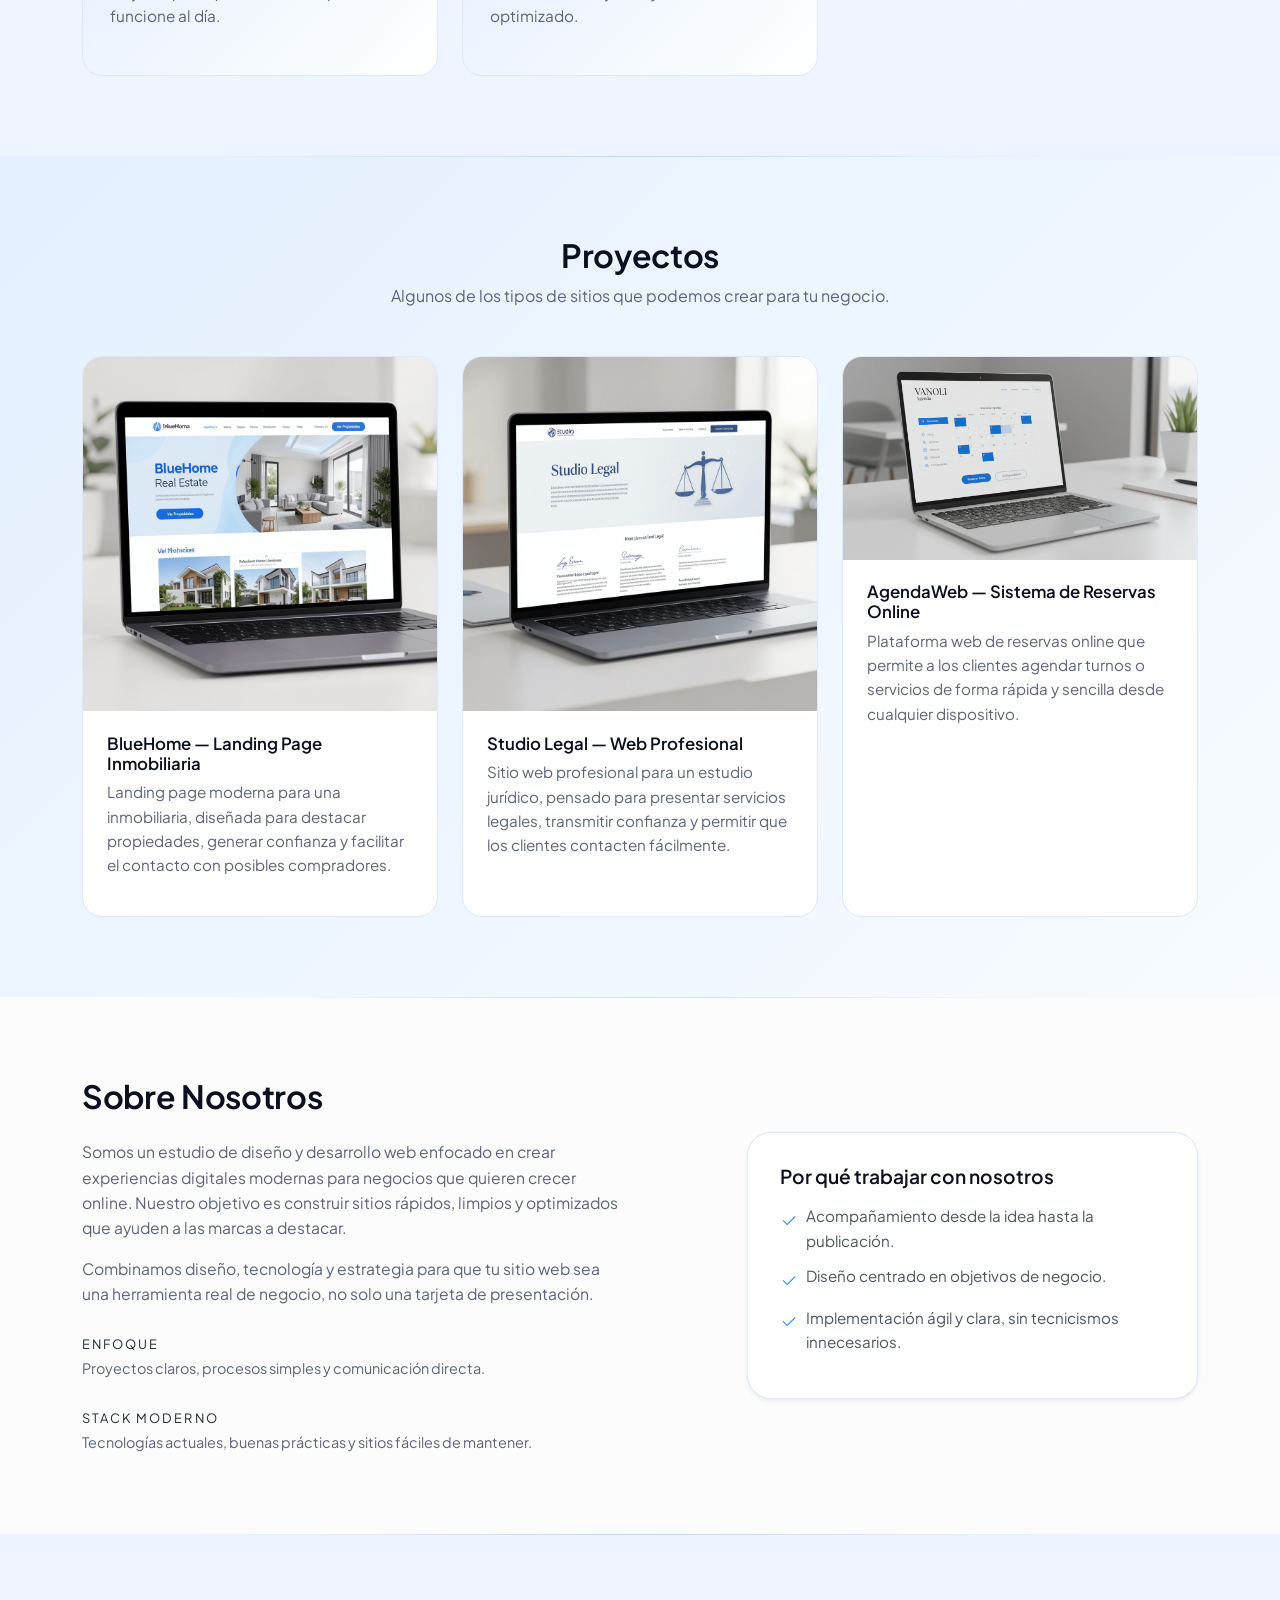
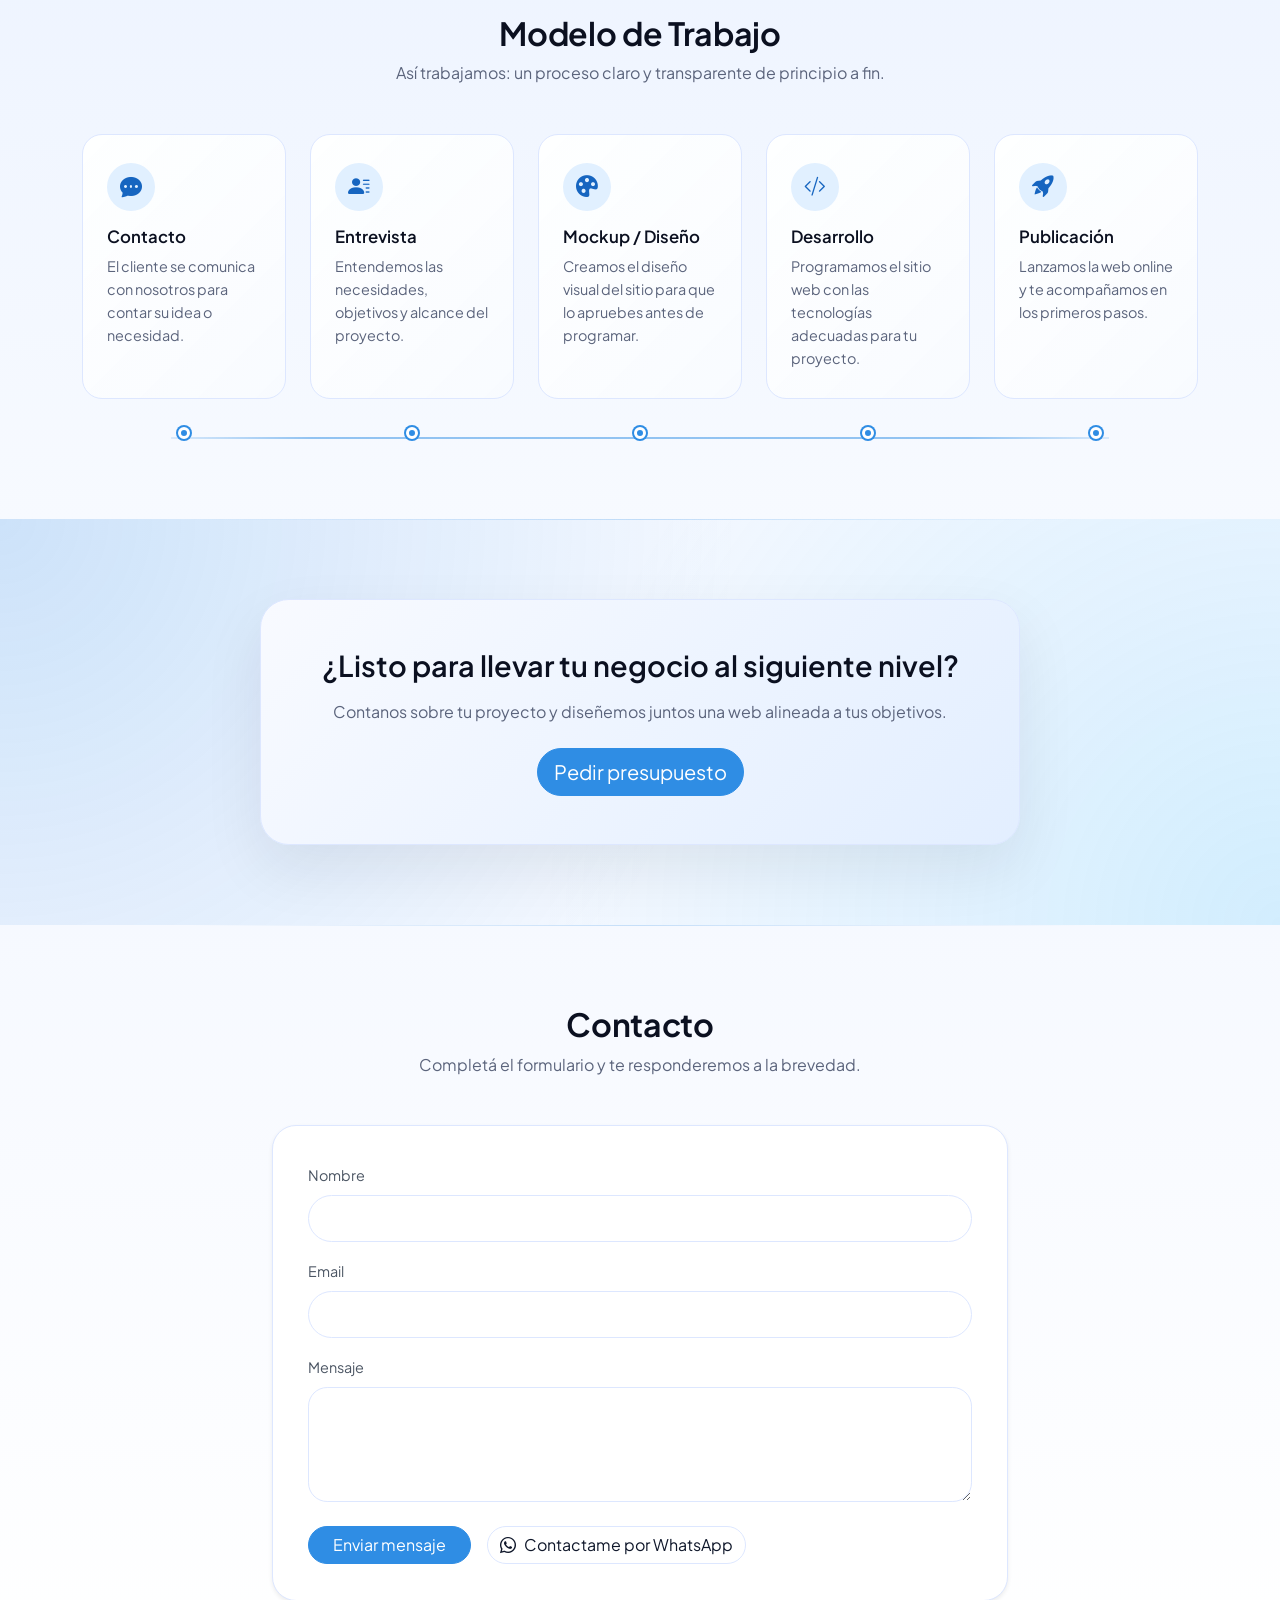
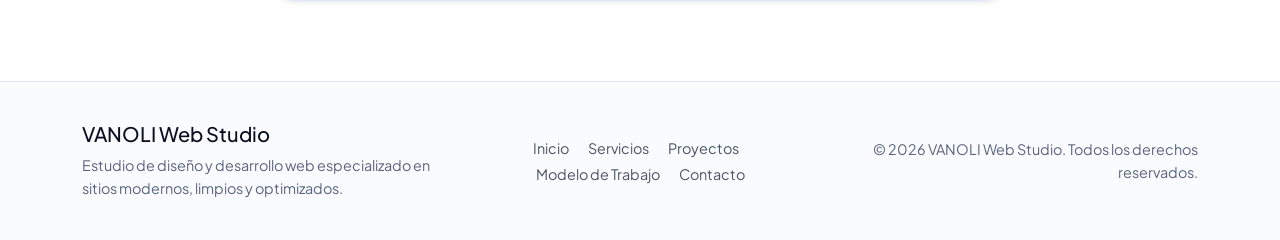
==== commit b6566a33: "activo netlify form" ====
--- a/index.html
+++ b/index.html
@@ -15,7 +15,9 @@
   <!-- Tipografía: Plus Jakarta Sans (Google Fonts) -->
   <link rel="preconnect" href="https://fonts.googleapis.com" />
   <link rel="preconnect" href="https://fonts.gstatic.com" crossorigin />
-  <link href="https://fonts.googleapis.com/css2?family=Plus+Jakarta+Sans:ital,wght@0,400;0,500;0,600;0,700;1,400&display=swap" rel="stylesheet" />
+  <link
+    href="https://fonts.googleapis.com/css2?family=Plus+Jakarta+Sans:ital,wght@0,400;0,500;0,600;0,700;1,400&display=swap"
+    rel="stylesheet" />
 
   <!-- Iconos (Bootstrap Icons) -->
   <link rel="stylesheet" href="https://cdn.jsdelivr.net/npm/bootstrap-icons@1.11.3/font/bootstrap-icons.css" />
@@ -87,7 +89,8 @@
               Pedir presupuesto
             </a>
           </div>
-          <div class="hero-meta mt-4 d-none d-lg-flex flex-wrap gap-4 justify-content-center justify-content-lg-start text-center text-lg-start">
+          <div
+            class="hero-meta mt-4 d-none d-lg-flex flex-wrap gap-4 justify-content-center justify-content-lg-start text-center text-lg-start">
             <div>
               <span class="hero-meta-label">Diseño limpio</span>
               <p class="hero-meta-text mb-0">
@@ -270,7 +273,8 @@
             <div class="project-content">
               <h3 class="project-title">BlueHome — Landing Page Inmobiliaria</h3>
               <p class="project-text">
-                Landing page moderna para una inmobiliaria, diseñada para destacar propiedades, generar confianza y facilitar el contacto con posibles compradores.
+                Landing page moderna para una inmobiliaria, diseñada para destacar propiedades, generar confianza y
+                facilitar el contacto con posibles compradores.
               </p>
             </div>
           </div>
@@ -283,7 +287,8 @@
             <div class="project-content">
               <h3 class="project-title">Studio Legal — Web Profesional</h3>
               <p class="project-text">
-                Sitio web profesional para un estudio jurídico, pensado para presentar servicios legales, transmitir confianza y permitir que los clientes contacten fácilmente.
+                Sitio web profesional para un estudio jurídico, pensado para presentar servicios legales, transmitir
+                confianza y permitir que los clientes contacten fácilmente.
               </p>
             </div>
           </div>
@@ -296,7 +301,8 @@
             <div class="project-content">
               <h3 class="project-title"> AgendaWeb — Sistema de Reservas Online</h3>
               <p class="project-text">
-                Plataforma web de reservas online que permite a los clientes agendar turnos o servicios de forma rápida y sencilla desde cualquier dispositivo.
+                Plataforma web de reservas online que permite a los clientes agendar turnos o servicios de forma rápida
+                y sencilla desde cualquier dispositivo.
               </p>
             </div>
           </div>
@@ -465,11 +471,10 @@
       <div class="row justify-content-center">
         <div class="col-lg-8">
           <div class="contact-card shadow-sm">
-            <form action="https://formsubmit.co/lucavanoli69@gmail.com" method="POST">
-              <!-- Opciones de FormSubmit -->
-              <input type="hidden" name="_next" value="https://example.com/gracias" />
-              <input type="hidden" name="_captcha" value="false" />
-
+            <form name="contacto" method="POST" data-netlify="true" netlify>
+              <!-- Opciones de netifly form -->
+              <input type="hidden" name="form-name" value="contacto">
+              <input type="hidden" name="redirect" value="/gracias.html">
               <div class="mb-3">
                 <label for="name" class="form-label">Nombre</label>
                 <input type="text" class="form-control" id="name" name="name" required />
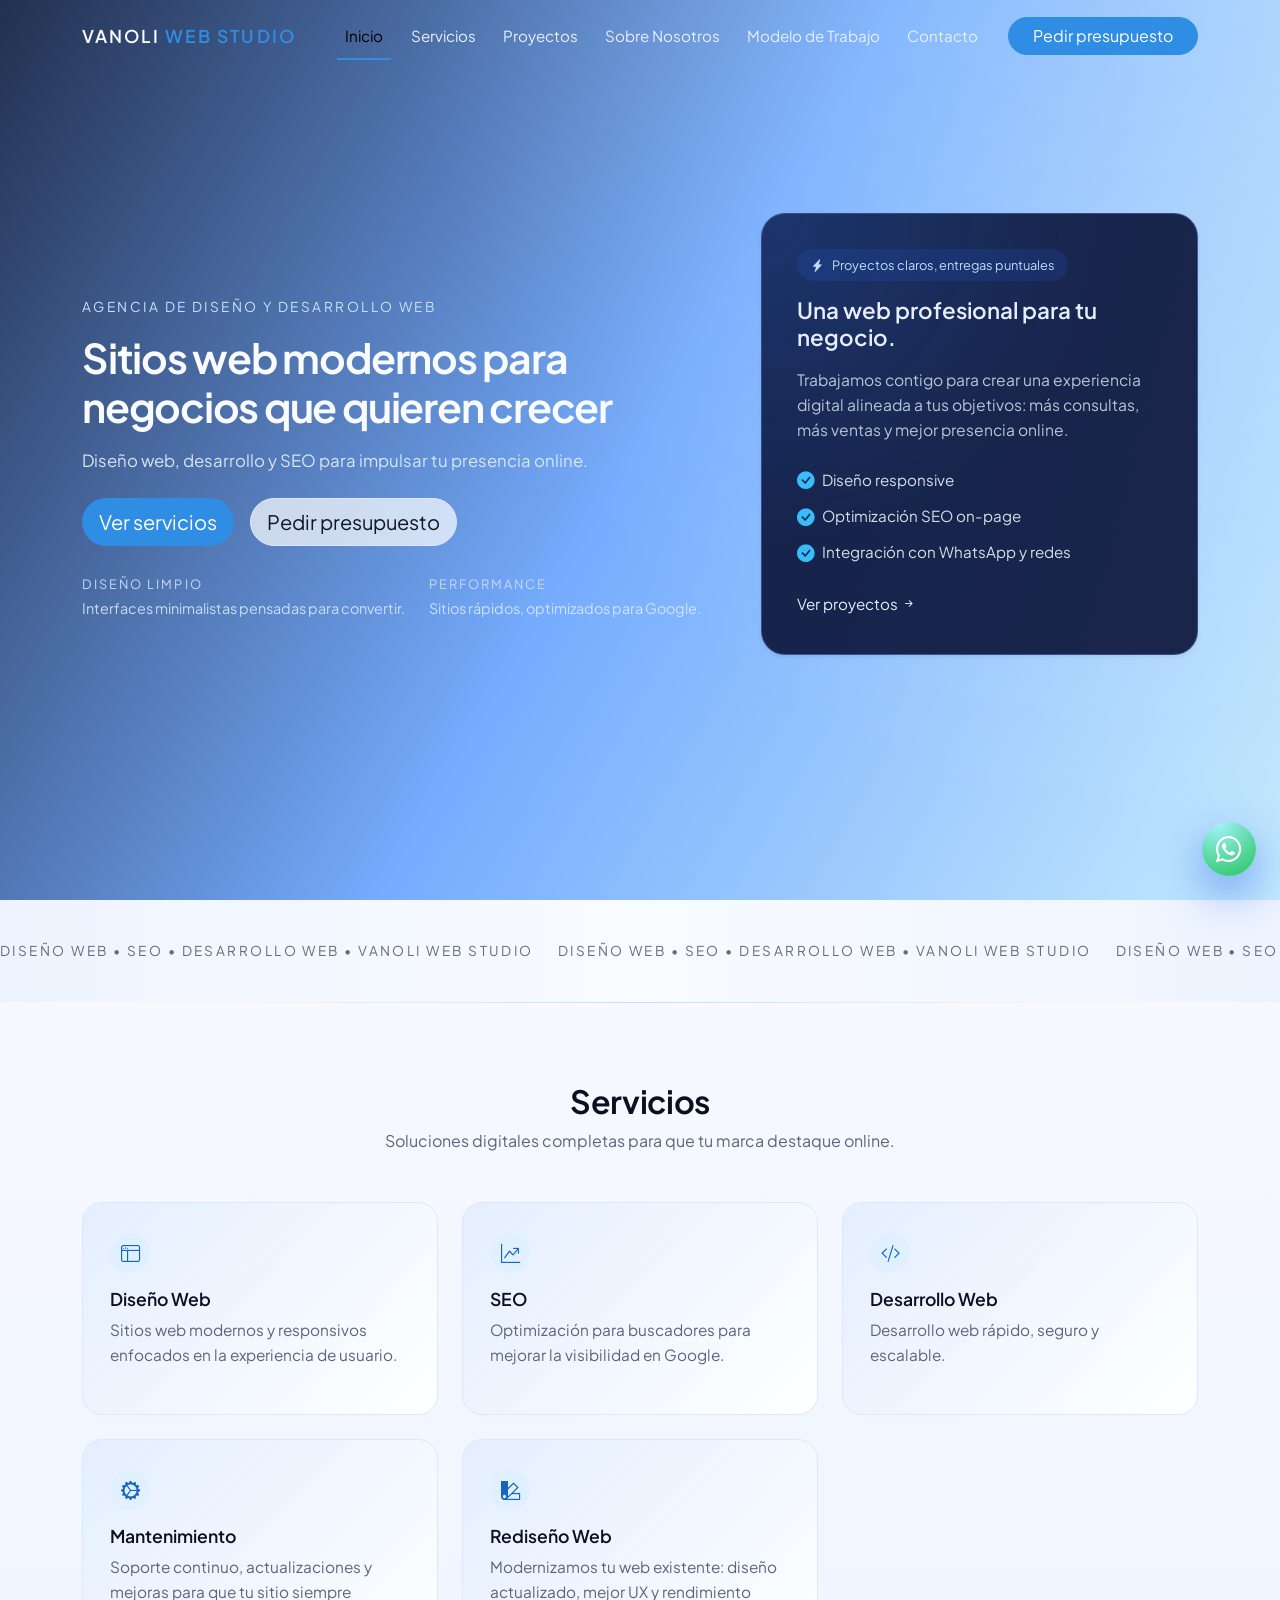
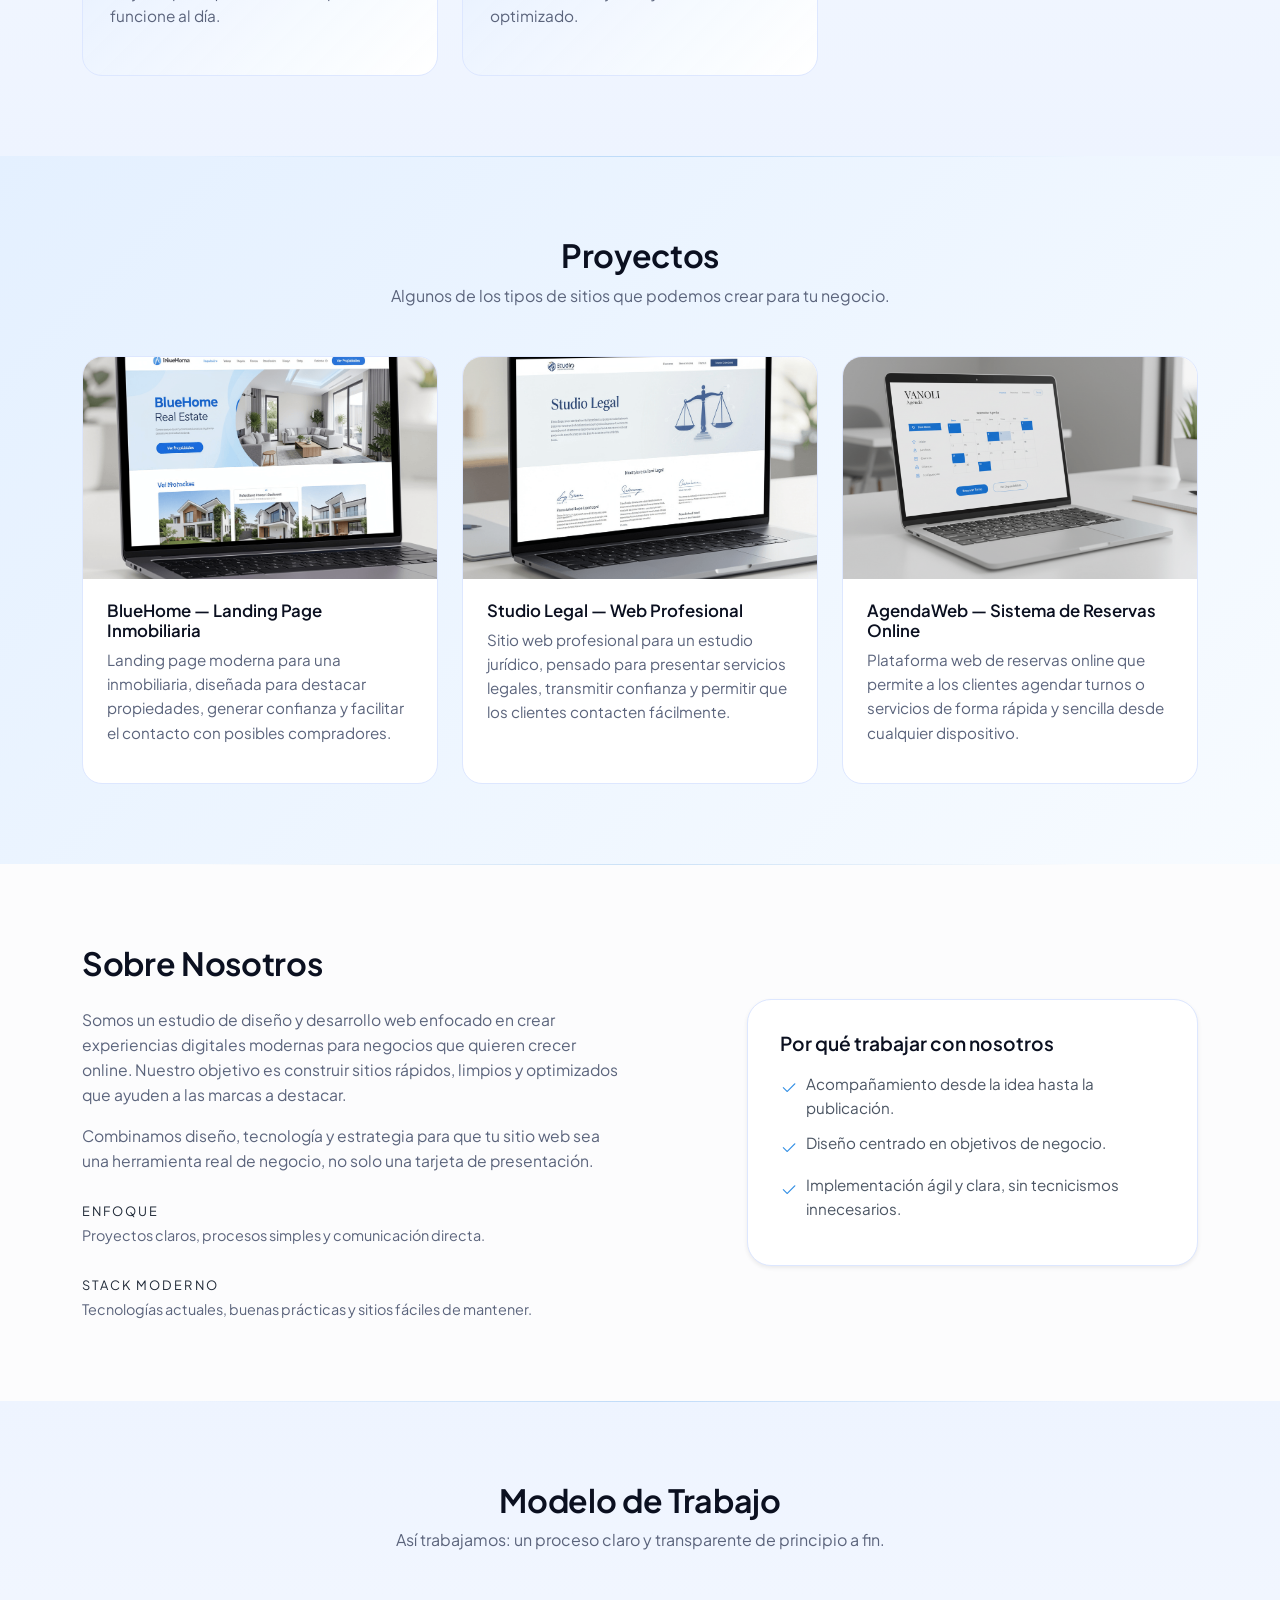
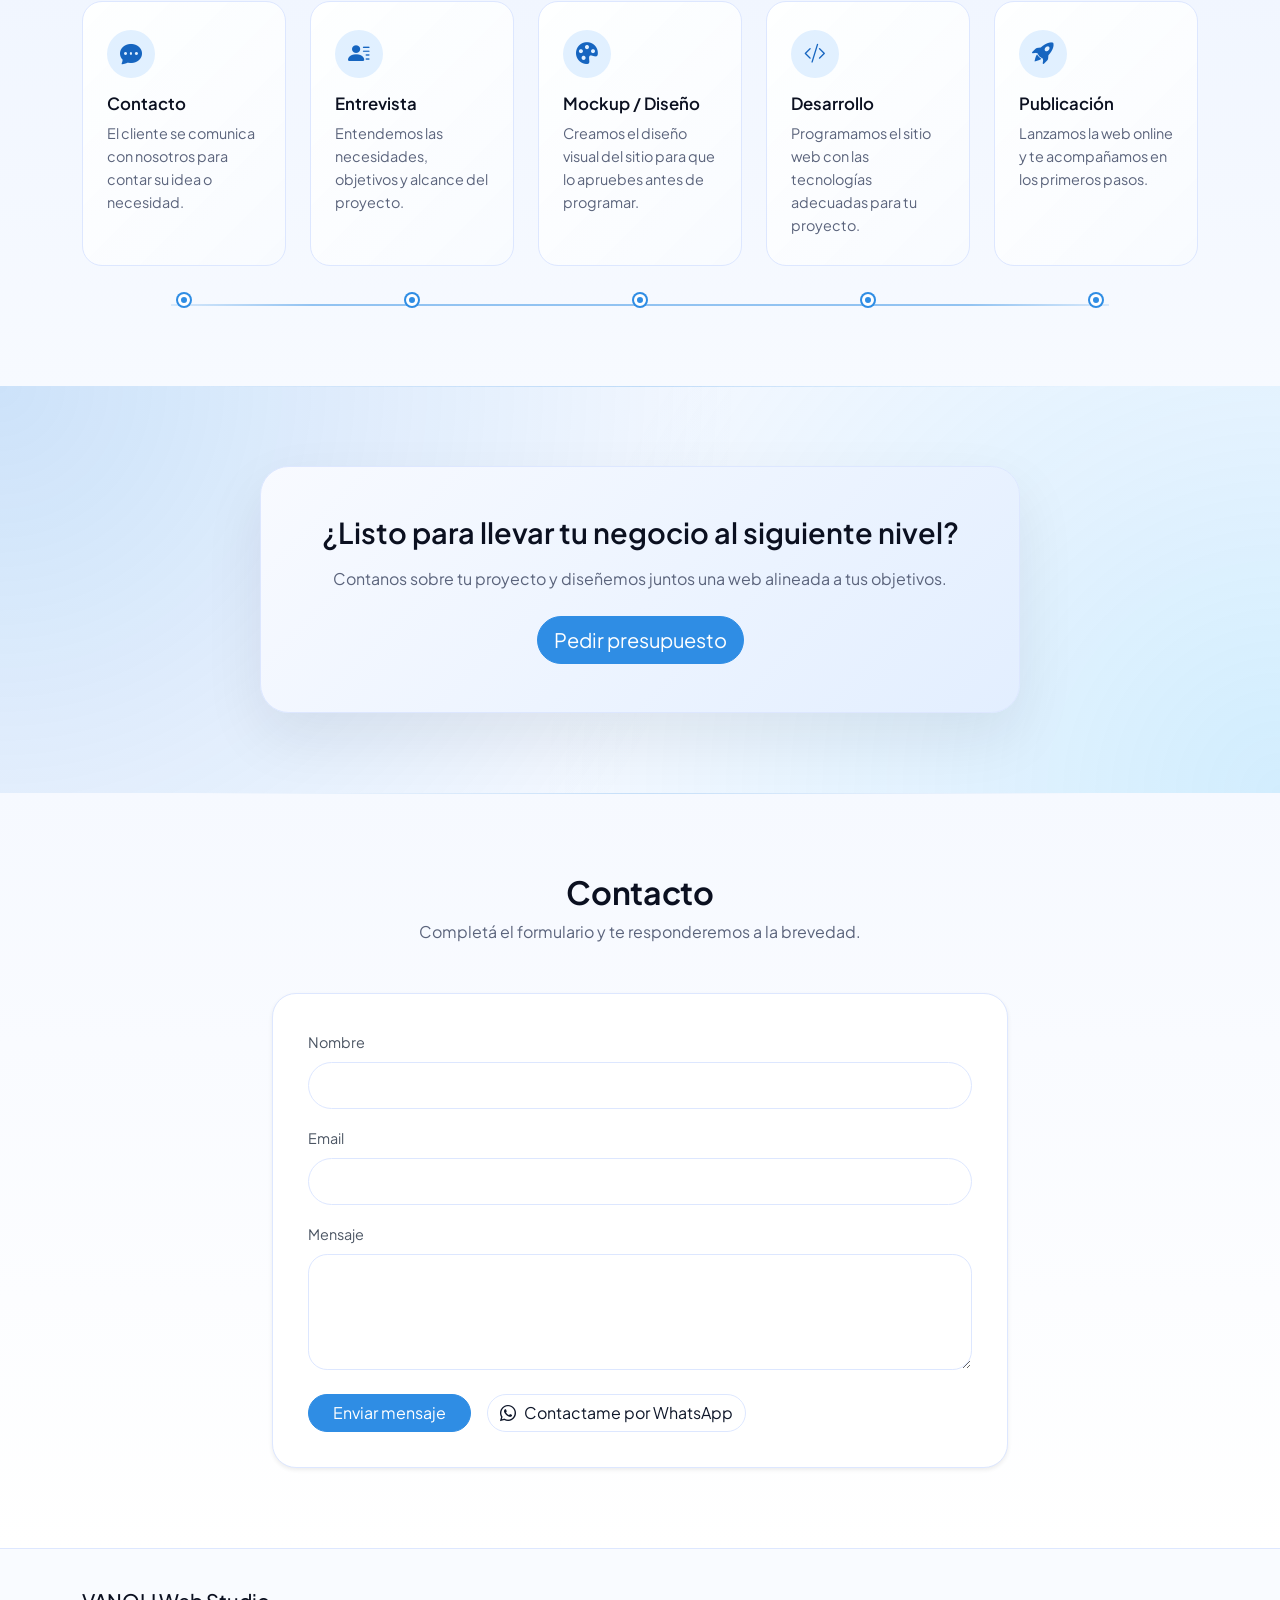
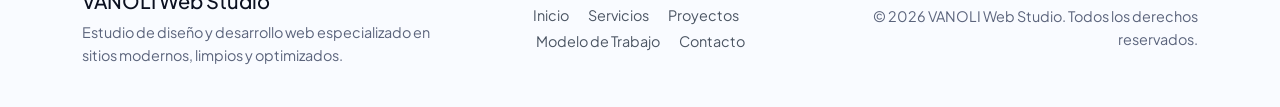
==== commit 556061dc: "codigo limpio" ====
--- a/index.html
+++ b/index.html
@@ -471,22 +471,32 @@
       <div class="row justify-content-center">
         <div class="col-lg-8">
           <div class="contact-card shadow-sm">
-            <form name="contacto" method="POST" data-netlify="true" netlify>
-              <!-- Opciones de netifly form -->
-              <input type="hidden" name="form-name" value="contacto">
-              <input type="hidden" name="redirect" value="/gracias.html">
+            <form action="https://formsubmit.co/vanoliwebstudio@gmail.com" method="POST" name="contacto2">
+              <input type="hidden" name="_next" id="_formNext" value="">
+              <script>document.getElementById('_formNext').value = window.location.origin + '/gracias.html';</script>
+              <input type="hidden" name="_subject" value="Nuevo mensaje desde el formulario de contacto">
+              <input type="hidden" name="_captcha" value="false">
+
+              <!-- Campo honeypot anti-spam (oculto) -->
+              <div style="display:none;">
+                <label>Don’t fill this out: <input name="bot-field"></label>
+              </div>
+
               <div class="mb-3">
                 <label for="name" class="form-label">Nombre</label>
                 <input type="text" class="form-control" id="name" name="name" required />
               </div>
+
               <div class="mb-3">
                 <label for="email" class="form-label">Email</label>
                 <input type="email" class="form-control" id="email" name="email" required />
               </div>
+
               <div class="mb-4">
                 <label for="message" class="form-label">Mensaje</label>
                 <textarea class="form-control" id="message" name="message" rows="4" required></textarea>
               </div>
+
               <div class="d-flex flex-wrap gap-3 align-items-center">
                 <button type="submit" class="btn btn-primary rounded-pill px-4">
                   Enviar mensaje
--- a/css/style.css
+++ b/css/style.css
@@ -261,6 +261,25 @@
 
 .navbar-toggler-icon {
   filter: invert(0.9);
+}
+
+/* Menú móvil: fondo blanco y links visibles */
+@media (max-width: 991.98px) {
+  .navbar-collapse {
+    background-color: #ffffff;
+    padding: 1rem;
+    margin: 0.5rem -1rem 0;
+    border-radius: 0.5rem;
+    box-shadow: 0 8px 24px rgba(15, 23, 42, 0.12);
+  }
+
+  .navbar-collapse .nav-link {
+    color: var(--color-text) !important;
+  }
+
+  .navbar-collapse .nav-link:hover {
+    color: var(--color-accent) !important;
+  }
 }
 
 /* Colores del navbar al hacer scroll */
@@ -533,10 +552,12 @@
 .project-image-wrapper {
   position: relative;
   overflow: hidden;
+  aspect-ratio: 16 / 10;
 }
 
 .project-image {
   width: 100%;
+  height: 100%;
   object-fit: cover;
   transform: scale(1.02);
   transition: transform 0.5s ease;
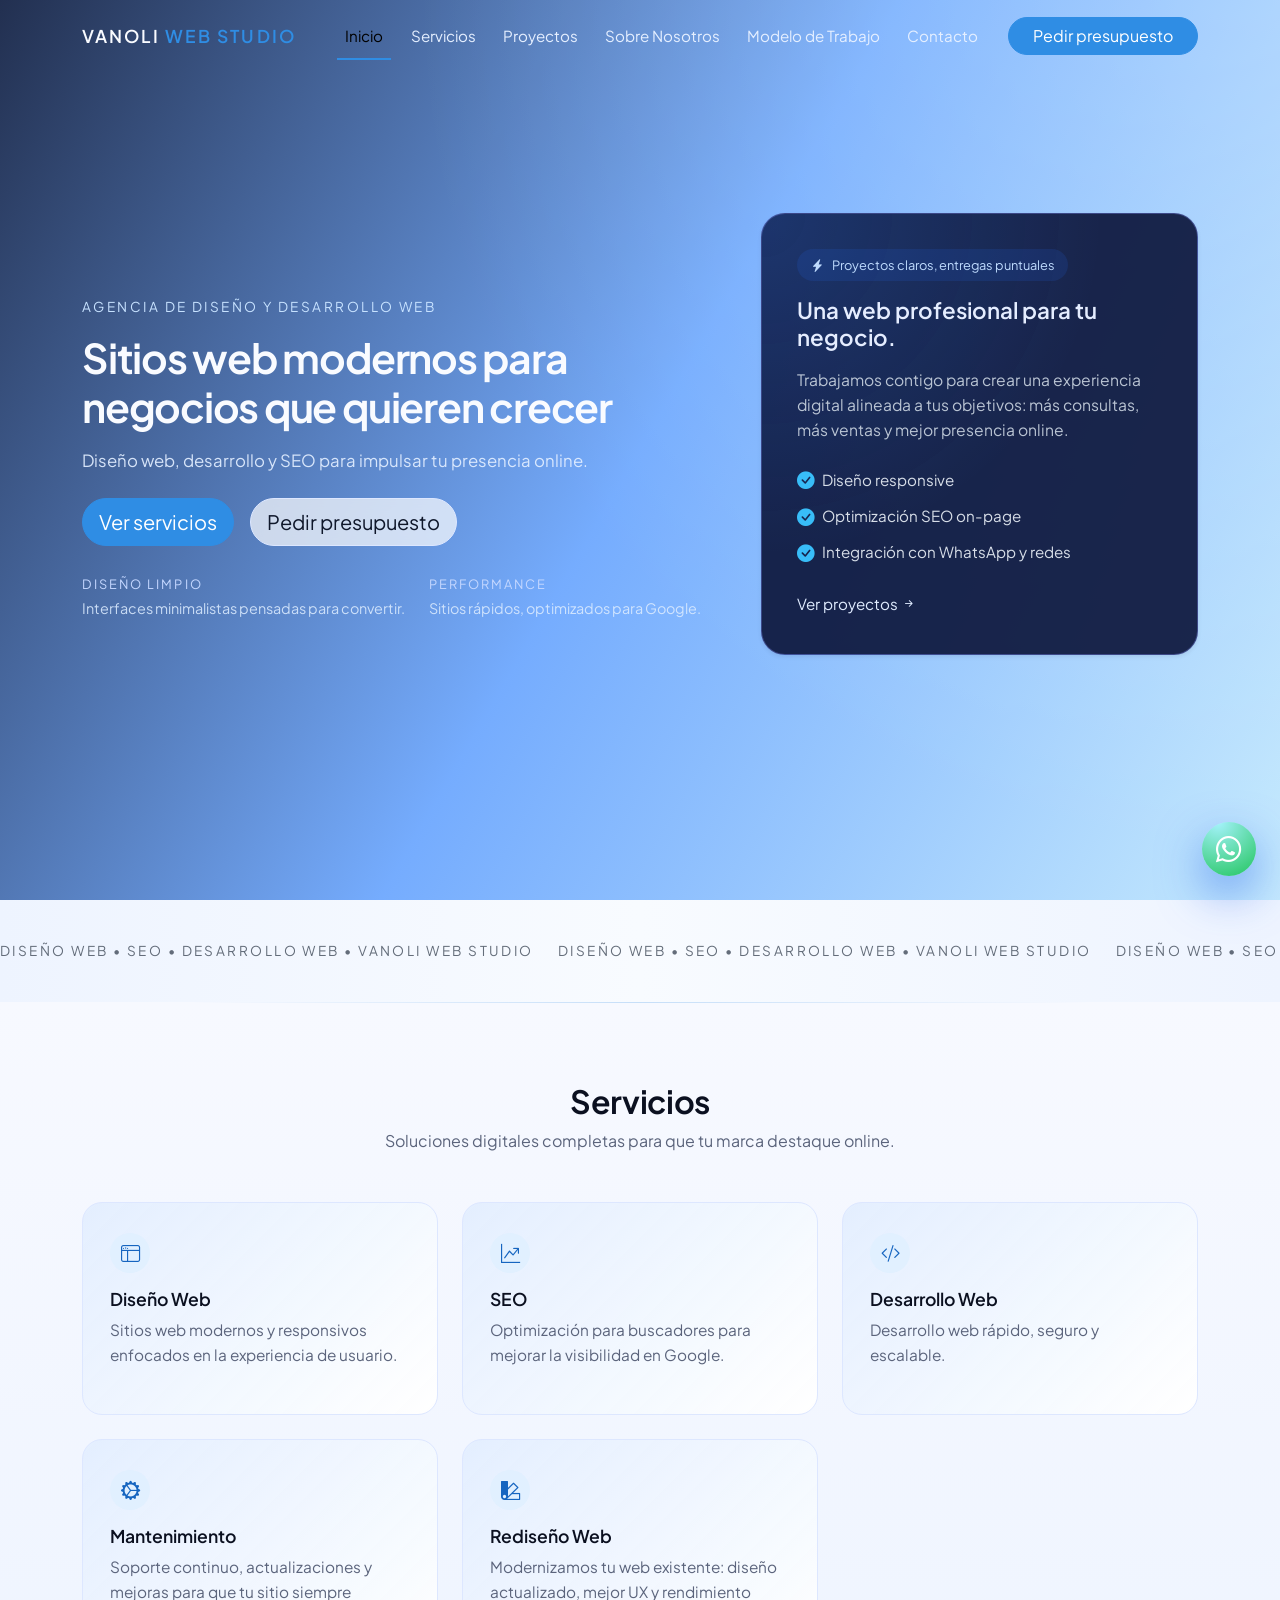
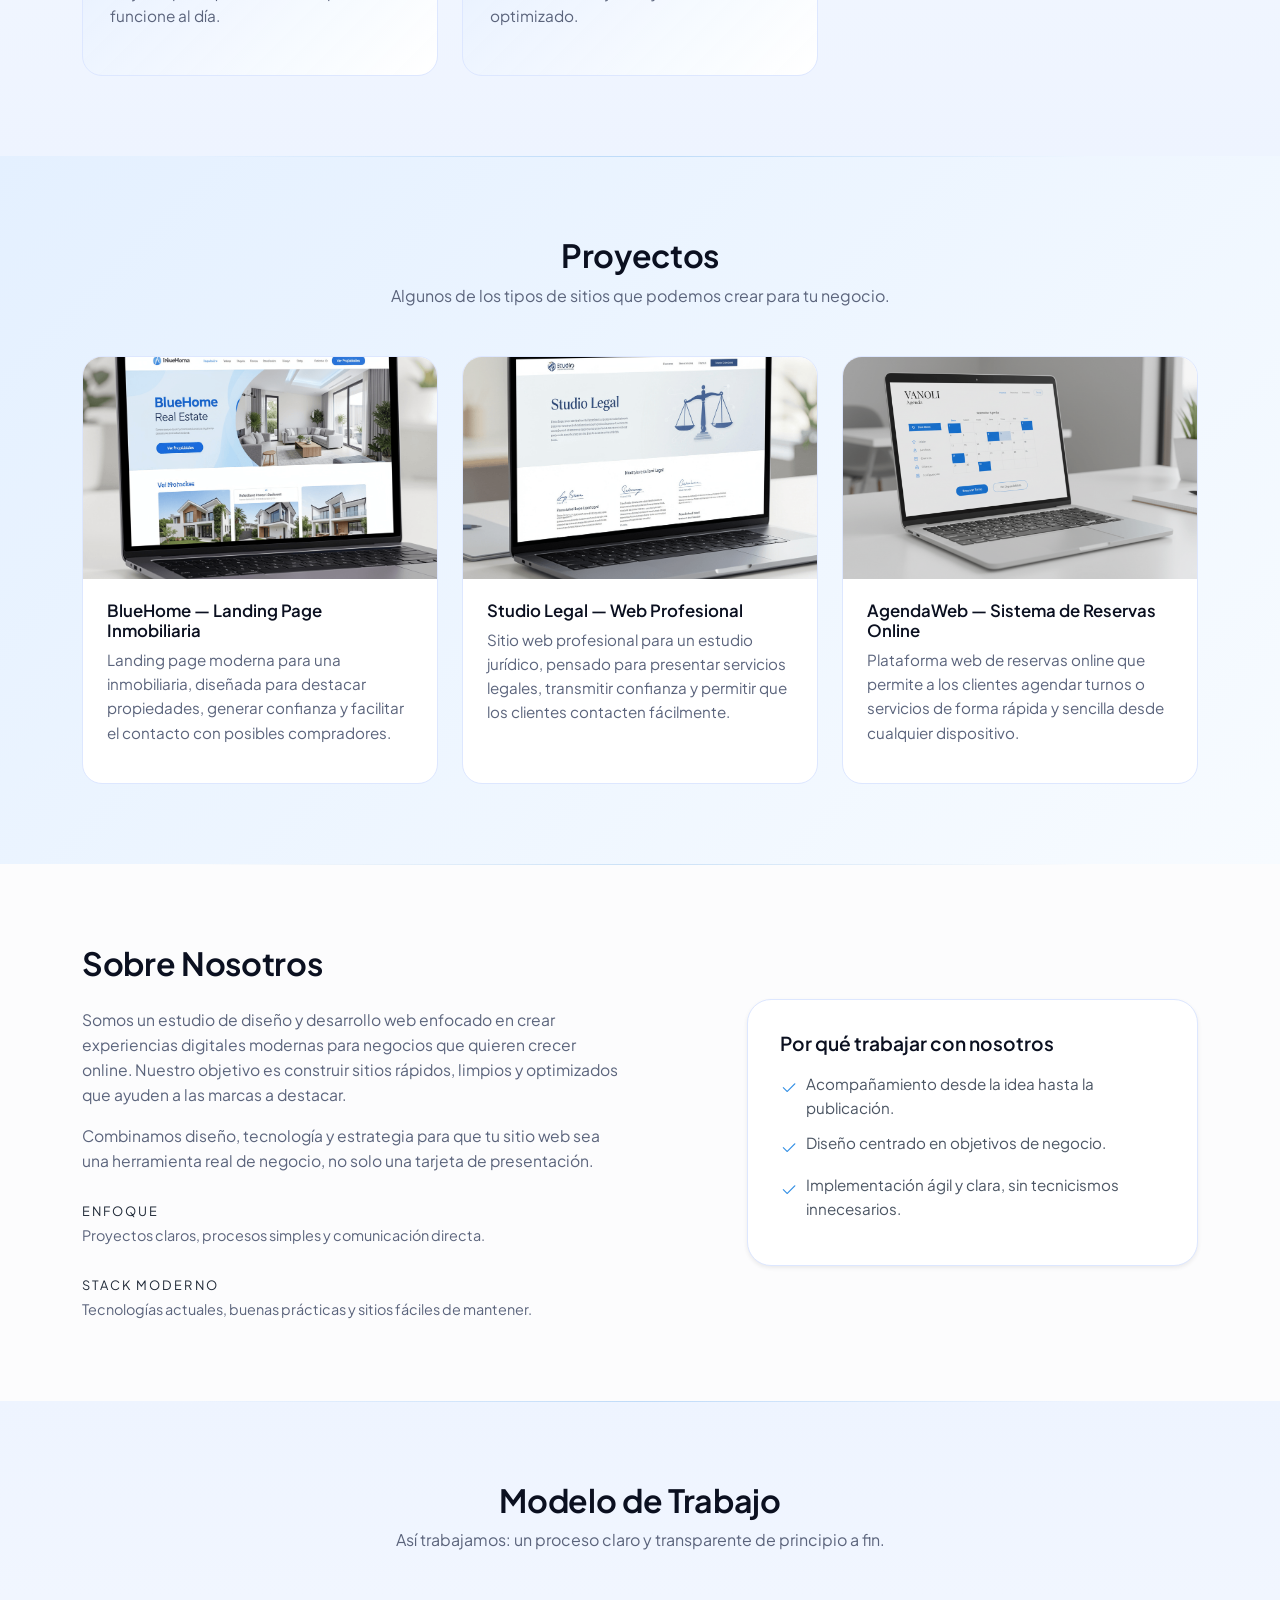
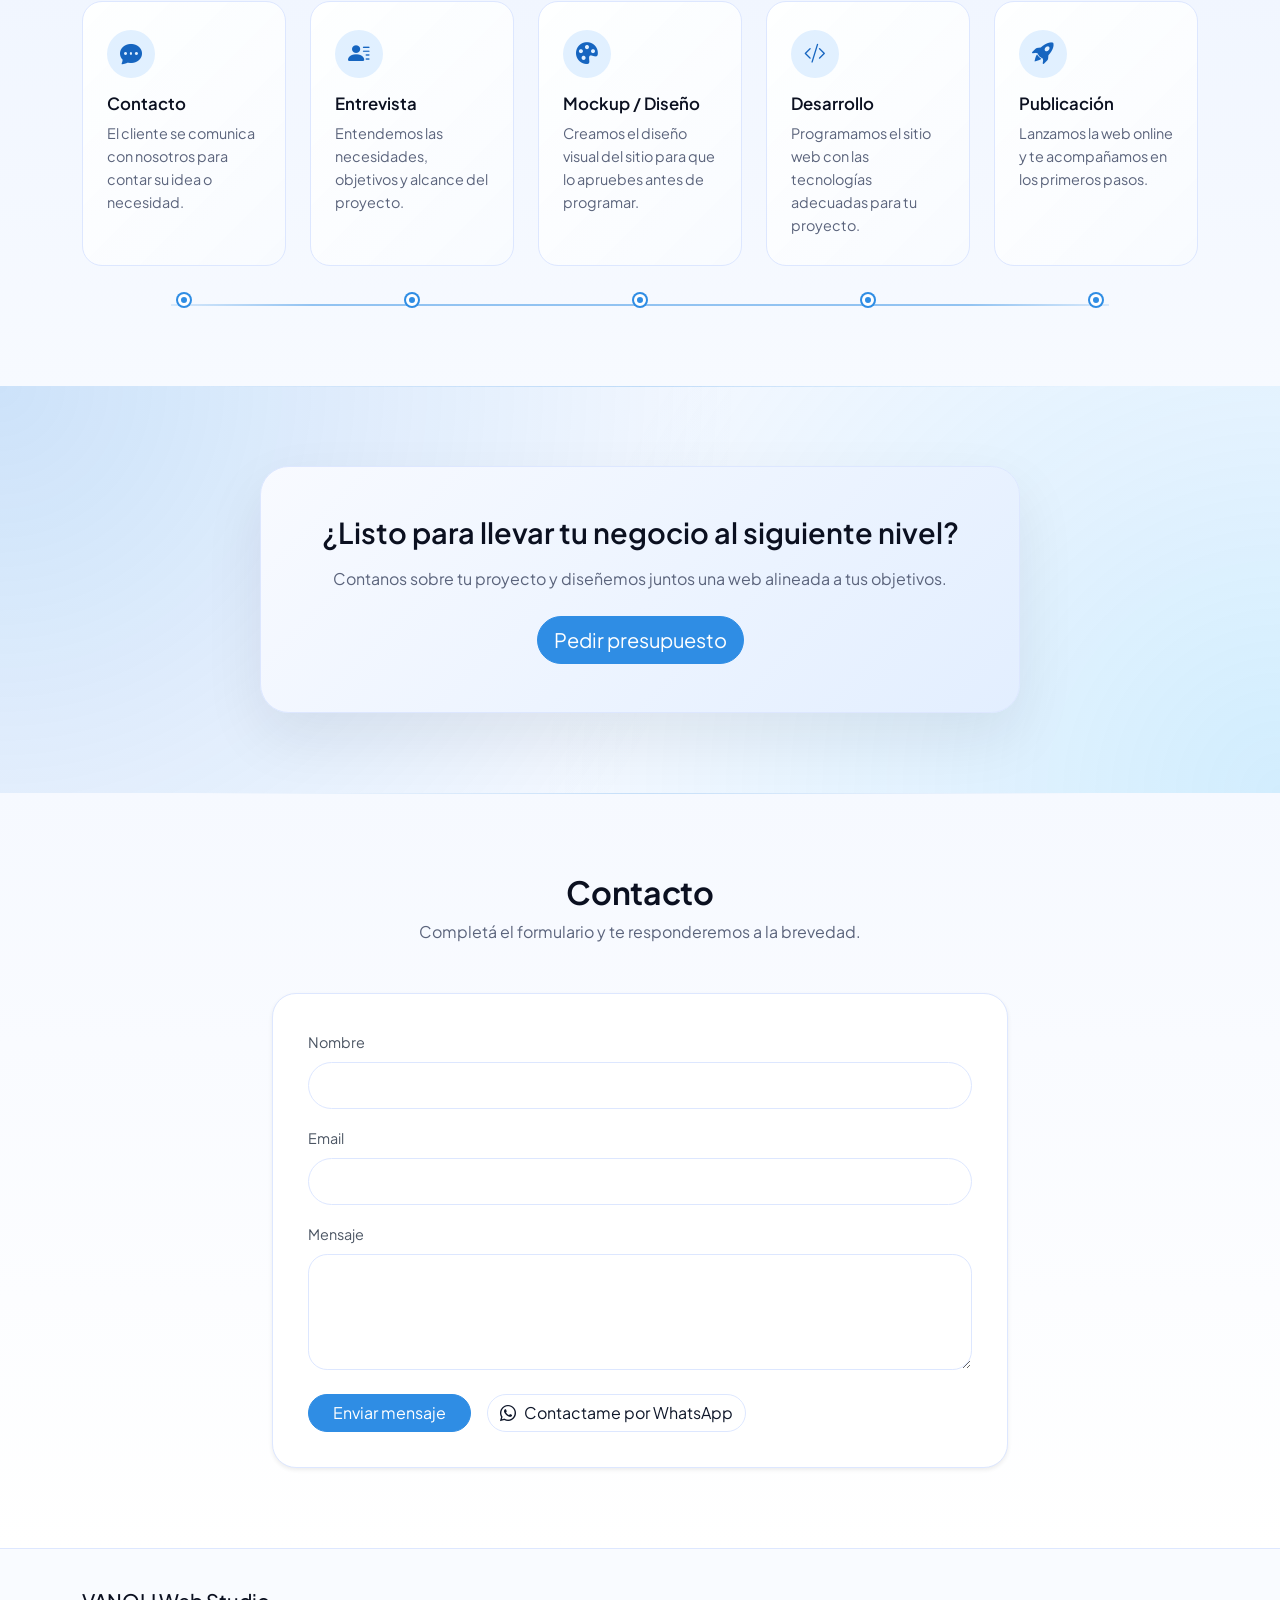
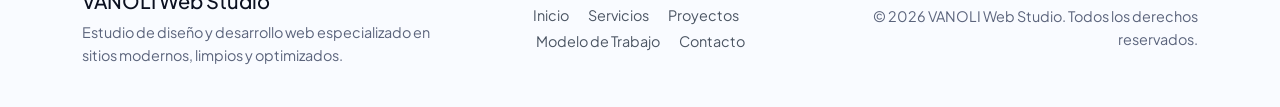
==== commit f87c6eb3: "favicon" ====
--- a/index.html
+++ b/index.html
@@ -7,6 +7,8 @@
   <title>VANOLI Web Studio | Agencia Web Moderna</title>
   <meta name="description"
     content="VANOLI Web Studio - Diseño y desarrollo de sitios web modernos, SEO y soluciones digitales para negocios que quieren crecer." />
+
+  <link rel="icon" type="image/png" href="img/favicon.png">
 
   <!-- CSS de Bootstrap -->
   <link href="https://cdn.jsdelivr.net/npm/bootstrap@5.3.3/dist/css/bootstrap.min.css" rel="stylesheet"
--- a/css/style.css
+++ b/css/style.css
@@ -341,8 +341,7 @@
       rgba(5, 20, 56, 0.88),
       rgba(13, 110, 253, 0.55),
       rgba(56, 189, 248, 0.25)
-    ),
-    url("../assets/images/hero-background.png");
+    );
   background-size: cover;
   background-position: center;
   background-repeat: no-repeat;
